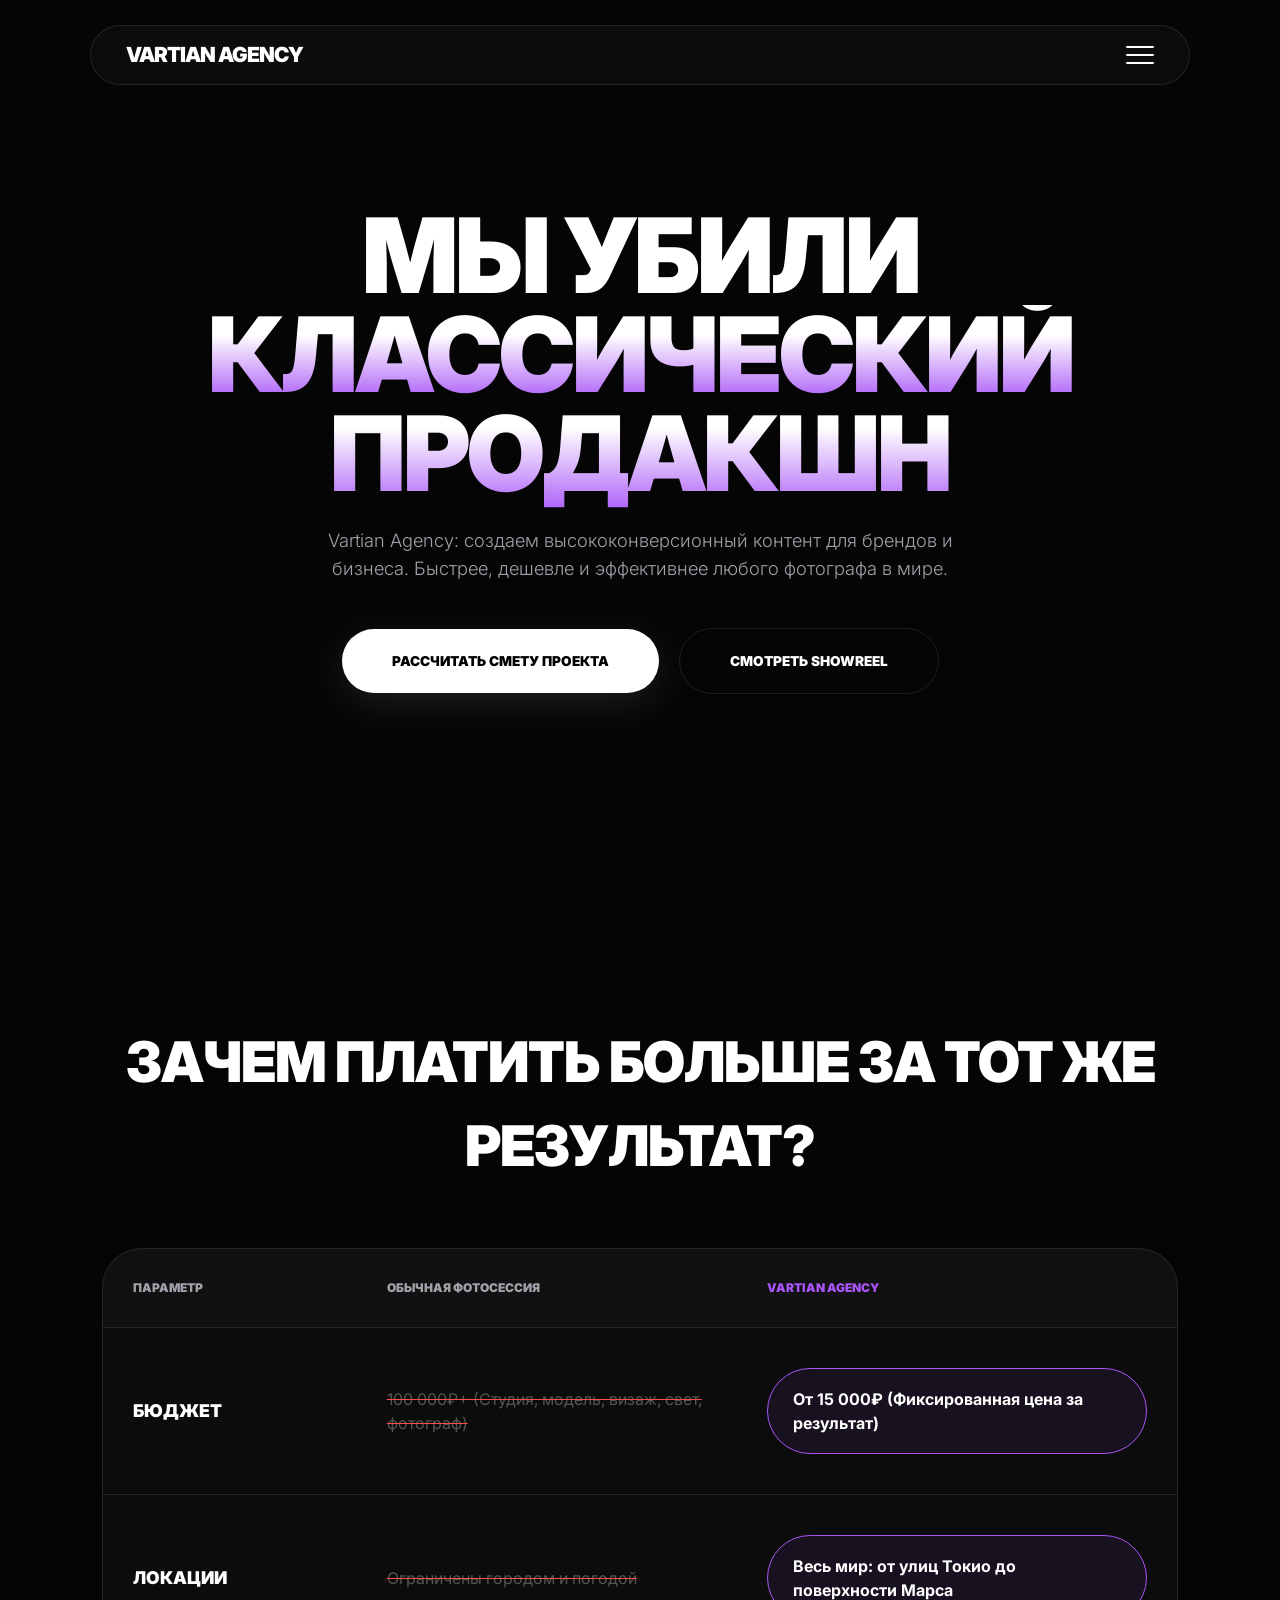
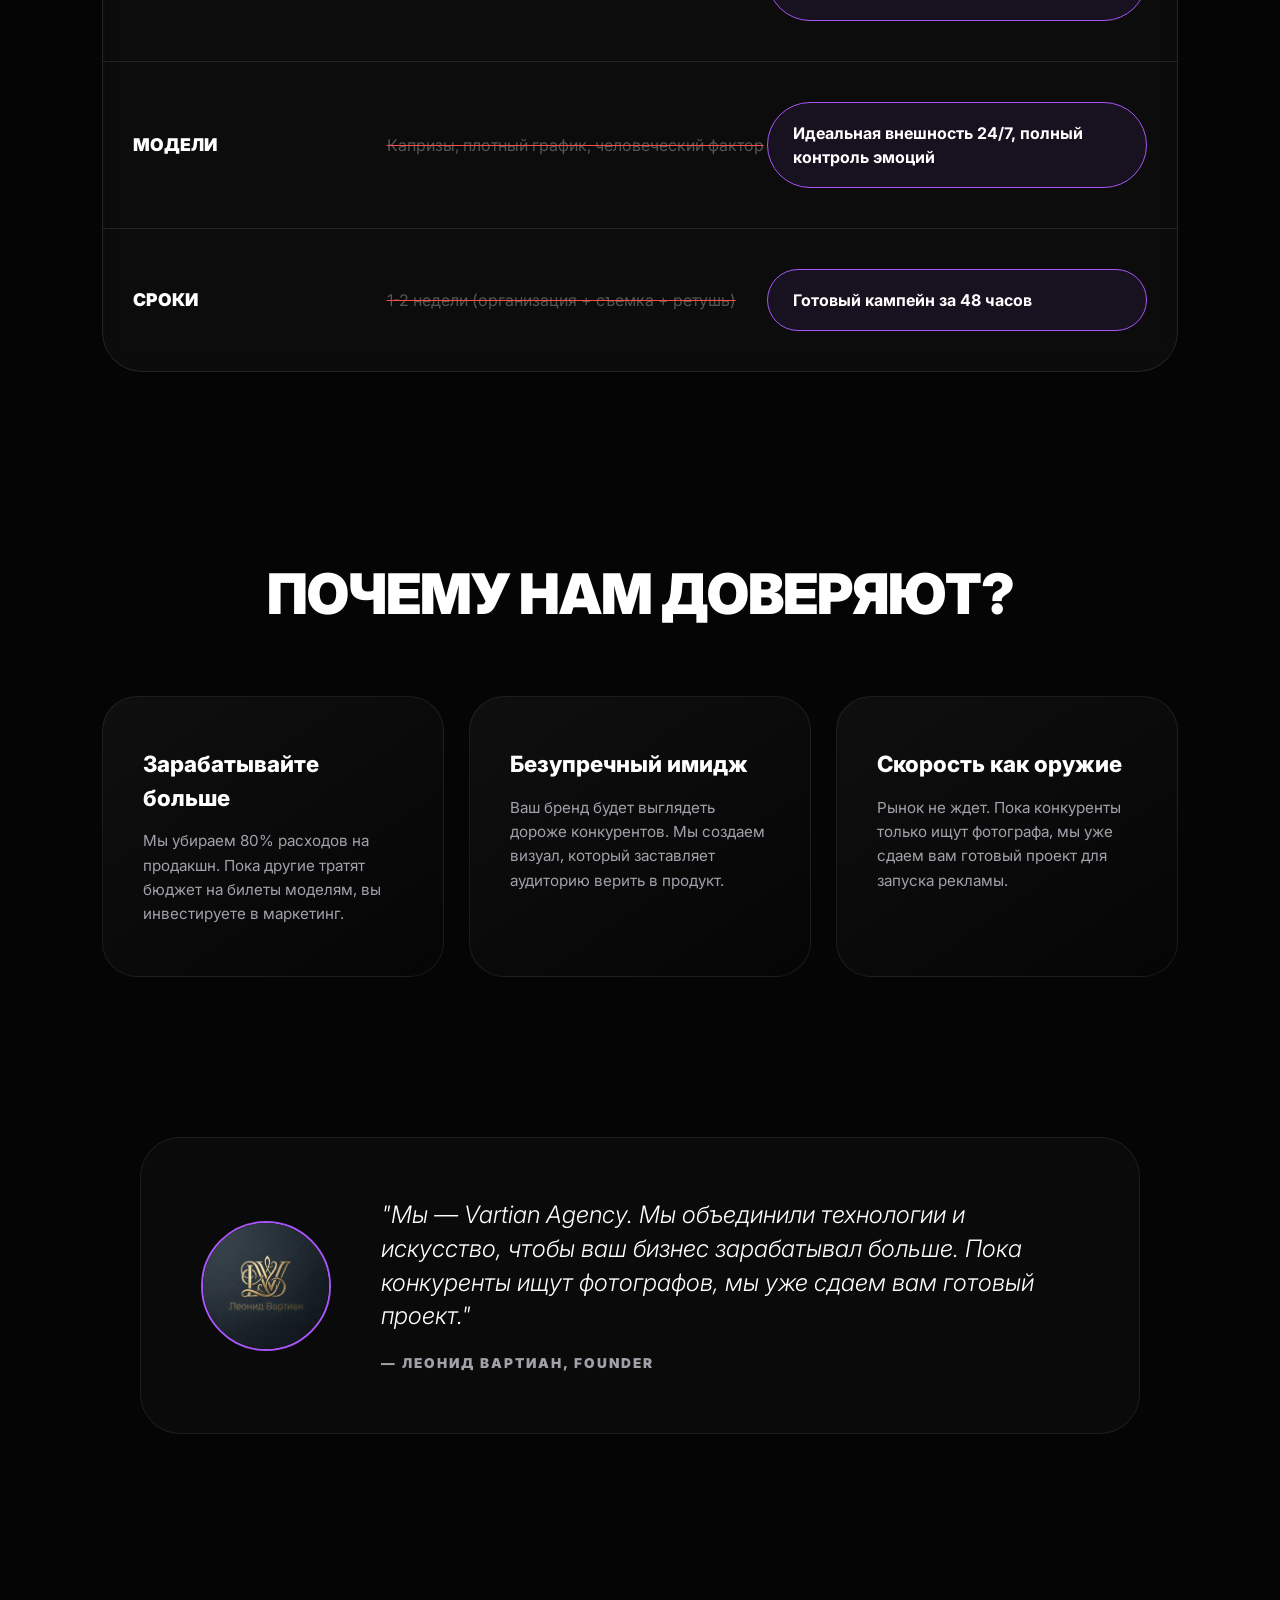
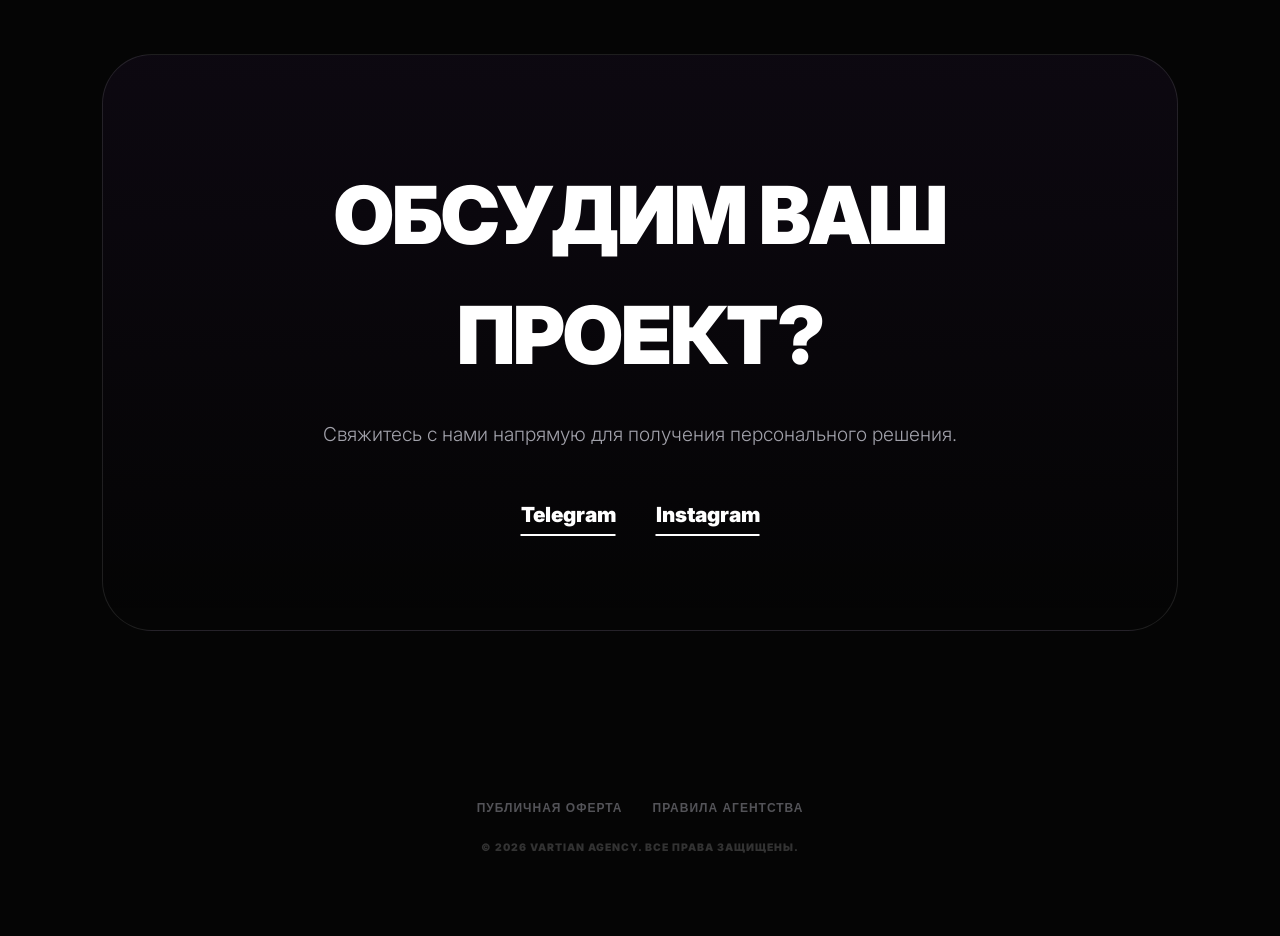
==== index.html @ 0aaf555d "Add files via upload" ====
<!DOCTYPE html>
<html lang="ru">
<head>
    <meta charset="UTF-8">
    <meta name="viewport" content="width=device-width, initial-scale=1.0">
    <title>Vartian Agency | Revolution</title>
    <link rel="stylesheet" href="style.css?v=20260311_2">
    <link href="https://unpkg.com/aos@2.3.1/dist/aos.css" rel="stylesheet">
</head>
<body>

    <header class="nav-container">
        <a href="index.html" class="logo">Vartian Agency</a>
        <button class="menu-btn" id="menuToggle" type="button" aria-label="Открыть меню" aria-controls="fullMenu" aria-expanded="false"><span></span><span></span><span></span></button>
    </header>

    <div class="full-menu" id="fullMenu">
        <a href="portfolio.html">Кейсы</a>
        <a href="prices.html">Услуги</a>
        <a href="https://t.me/official_vartian" target="_blank" rel="noopener noreferrer">Контакты</a>
    </div>

    <header class="hero">
        <h1 data-aos="zoom-out">МЫ УБИЛИ <br><span class="no-break">КЛАССИЧЕСКИЙ</span> <br><span>ПРОДАКШН</span></h1>
        <p data-aos="fade-up" data-aos-delay="300">Vartian Agency: создаем высококонверсионный контент для брендов и бизнеса. Быстрее, дешевле и эффективнее любого фотографа в мире.</p>
        <div class="hero-btns" data-aos="fade-up" data-aos-delay="500">
            <a href="prices.html" class="btn-main">РАССЧИТАТЬ СМЕТУ ПРОЕКТА</a>
            <a href="portfolio.html" class="btn-outline">СМОТРЕТЬ SHOWREEL</a>
        </div>
    </header>

    <section class="comparison-section">
        <div class="section-title-styled" data-aos="fade-up">
            <h2>ЗАЧЕМ ПЛАТИТЬ БОЛЬШЕ ЗА ТОТ ЖЕ РЕЗУЛЬТАТ?</h2>
        </div>
        <div class="comp-container" data-aos="fade-up">
            <div class="comp-header">
                <div class="comp-col">ПАРАМЕТР</div>
                <div class="comp-col">ОБЫЧНАЯ ФОТОСЕССИЯ</div>
                <div class="comp-col" style="color:var(--accent)">VARTIAN AGENCY</div>
            </div>
            <div class="comp-row">
                <div class="comp-label">Бюджет</div>
                <div class="comp-old">100 000₽+ (Студия, модель, визаж, свет, фотограф)</div>
                <div class="comp-new">От 15 000₽ (Фиксированная цена за результат)</div>
            </div>
            <div class="comp-row">
                <div class="comp-label">Локации</div>
                <div class="comp-old">Ограничены городом и погодой</div>
                <div class="comp-new">Весь мир: от улиц Токио до поверхности Марса</div>
            </div>
            <div class="comp-row">
                <div class="comp-label">Модели</div>
                <div class="comp-old">Капризы, плотный график, человеческий фактор</div>
                <div class="comp-new">Идеальная внешность 24/7, полный контроль эмоций</div>
            </div>
            <div class="comp-row">
                <div class="comp-label">Сроки</div>
                <div class="comp-old">1-2 недели (организация + съемка + ретушь)</div>
                <div class="comp-new">Готовый кампейн за 48 часов</div>
            </div>
        </div>
    </section>

    <section class="benefits">
        <div class="section-title-styled" data-aos="fade-up">
            <h2>ПОЧЕМУ НАМ ДОВЕРЯЮТ?</h2>
        </div>
        <div class="benefit-grid">
            <div class="benefit-card" data-aos="fade-up">
                <h3>Зарабатывайте больше</h3>
                <p>Мы убираем 80% расходов на продакшн. Пока другие тратят бюджет на билеты моделям, вы инвестируете в маркетинг.</p>
            </div>
            <div class="benefit-card" data-aos="fade-up" data-aos-delay="200">
                <h3>Безупречный имидж</h3>
                <p>Ваш бренд будет выглядеть дороже конкурентов. Мы создаем визуал, который заставляет аудиторию верить в продукт.</p>
            </div>
            <div class="benefit-card" data-aos="fade-up" data-aos-delay="400">
                <h3>Скорость как оружие</h3>
                <p>Рынок не ждет. Пока конкуренты только ищут фотографа, мы уже сдаем вам готовый проект для запуска рекламы.</p>
            </div>
        </div>
    </section>

    <section class="founder-section" data-aos="fade-up">
        <div class="founder-card">
            <div class="founder-img"><img src="img/17.jpg" alt="Леонид Вартиан" loading="lazy"></div>
            <div class="founder-text">
                <blockquote>"Мы — Vartian Agency. Мы объединили технологии и искусство, чтобы ваш бизнес зарабатывал больше. Пока конкуренты ищут фотографов, мы уже сдаем вам готовый проект."</blockquote>
                <div class="founder-name">— Леонид Вартиан, Founder</div>
            </div>
        </div>
    </section>

    <section class="contact-section" data-aos="zoom-in">
        <div class="contact-box">
            <h2>Обсудим ваш проект?</h2>
            <p>Свяжитесь с нами напрямую для получения персонального решения.</p>
            <div class="contact-links">
                <a href="https://t.me/official_vartian" target="_blank" rel="noopener noreferrer">Telegram</a>
                <a href="https://instagram.com/vartian_agency" target="_blank" rel="noopener noreferrer">Instagram</a>
            </div>
        </div>
    </section>

    <div class="legal-footer">
        <div class="legal-links">
            <button class="legal-btn" onclick="openModal('oferta')">Публичная оферта</button>
            <button class="legal-btn" onclick="openModal('agreement')">Правила агентства</button>
        </div>
        <div class="copyright">© 2026 VARTIAN AGENCY. ВСЕ ПРАВА ЗАЩИЩЕНЫ.</div>
    </div>

    <div id="oferta" class="modal-overlay" onclick="closeModal('oferta')">
        <div class="modal-content" onclick="event.stopPropagation()">
            <button class="modal-close" onclick="closeModal('oferta')">&times;</button>
            <h2>ПУБЛИЧНАЯ ОФЕРТА</h2>
            <p>Настоящий документ является официальным предложением (Публичной офертой) агентства <b>VARTIAN AGENCY</b> (далее — Исполнитель) по оказанию услуг генерации визуального контента на базе технологий Искусственного Интеллекта.</p>
            <h3>1. ПРЕДМЕТ СОГЛАШЕНИЯ</h3>
            <p>Исполнитель обязуется оказать услуги по созданию цифровых изображений и/или видеороликов в соответствии с Техническим Заданием (ТЗ) Заказчика, а Заказчик обязуется оплатить эти услуги.</p>
            <h3>2. УСЛОВИЯ ОПЛАТЫ И ВОЗВРАТА</h3>
            <ul>
                <li>Услуги оказываются на условиях 100% предварительной оплаты.</li>
                <li>Ввиду специфики использования вычислительных мощностей и затрат токенов нейросетей, денежные средства становятся <b>безвозвратными</b> сразу после начала процесса генерации (стадия «Render»).</li>
                <li>Отказ от услуг после начала работы не влечет за собой возврат оплаты.</li>
            </ul>
            <h3>3. ОСОБЕННОСТИ ТЕХНОЛОГИИ</h3>
            <p>Заказчик осознает, что ИИ-генерация является вероятностным процессом. Возможные визуальные артефакты признаются допустимыми и устраняются Исполнителем строго в рамках оговоренных раундов правок.</p>
            <h3>4. ИНТЕЛЛЕКТУАЛЬНЫЕ ПРАВА</h3>
            <p>Исключительные права на использование финальных материалов переходят к Заказчику в полном объеме только <b>после 100% оплаты</b> оказанных услуг. Исполнитель сохраняет право на размещение работ в своем портфолио.</p>
        </div>
    </div>

    <div id="agreement" class="modal-overlay" onclick="closeModal('agreement')">
        <div class="modal-content" onclick="event.stopPropagation()">
            <button class="modal-close" onclick="closeModal('agreement')">&times;</button>
            <h2>ПРАВИЛА АГЕНТСТВА</h2>
            <h3>1. ОБЩИЕ ПОЛОЖЕНИЯ</h3>
            <p>Сайт VARTIAN AGENCY является витриной услуг и портфолио AI-креатора Леонида Вартиана. Используя ресурс, вы подтверждаете свое согласие с данными правилами.</p>
            <h3>2. СБОР И ХРАНЕНИЕ ДАННЫХ</h3>
            <p>Мы придерживаемся политики минимального сбора данных:</p>
            <ul>
                <li>Мы собираем только те данные, которые вы предоставляете добровольно (имя, ниша бренда, контакт).</li>
                <li>Персональные данные используются исключительно для связи по вашему проекту.</li>
                <li>Мы гарантируем, что ваши контакты <b>не будут переданы</b> третьим лицам.</li>
            </ul>
            <h3>3. ОТВЕТСТВЕННОСТЬ</h3>
            <p>Исполнитель не несет ответственности за использование Заказчиком сгенерированного контента в целях, нарушающих законодательство страны Заказчика.</p>
        </div>
    </div>

    <script src="https://unpkg.com/aos@2.3.1/dist/aos.js"></script>
    <script>
        AOS.init({ duration: 1000, once: false });
        const menuBtn = document.getElementById('menuToggle');
        const fullMenu = document.getElementById('fullMenu');

        function setMenuOpen(isOpen) {
            if (!menuBtn || !fullMenu) return;
            menuBtn.classList.toggle('active', isOpen);
            fullMenu.classList.toggle('active', isOpen);
            menuBtn.setAttribute('aria-expanded', String(isOpen));
            document.body.style.overflow = isOpen ? 'hidden' : 'auto';
        }

        if (menuBtn && fullMenu) {
            menuBtn.addEventListener('click', () => setMenuOpen(!fullMenu.classList.contains('active')));
            fullMenu.addEventListener('click', (e) => {
                if (e.target === fullMenu) setMenuOpen(false);
            });
            fullMenu.querySelectorAll('a').forEach((a) => a.addEventListener('click', () => setMenuOpen(false)));
        }
        function openModal(id) { document.getElementById(id).style.display = 'flex'; document.body.style.overflow = 'hidden'; }
        function closeModal(id) { document.getElementById(id).style.display = 'none'; document.body.style.overflow = 'auto'; }
    </script>
</body>
</html>
---- style.css ----
/* =========================================
   1. БАЗА И ТИПОГРАФИКА
   ========================================= */
@import url('https://fonts.googleapis.com/css2?family=Inter:wght@100;300;400;700;900&display=swap');

:root {
    --bg: #050505;
    --card: #0a0a0a;
    --accent: #a855f7;
    --text: #ffffff;
    --text-dim: #a1a1aa;
    --border: rgba(255, 255, 255, 0.08);
    --glass-bg: rgba(255, 255, 255, 0.03);
    --glass-border: rgba(255, 255, 255, 0.1);
    --transition: 0.5s cubic-bezier(0.4, 0, 0.2, 1);
}

* { margin: 0; padding: 0; box-sizing: border-box; outline: none; }
html { scroll-behavior: smooth; overflow-x: hidden; }
body { 
    font-family: 'Inter', sans-serif; 
    background-color: var(--bg); 
    color: var(--text); 
    line-height: 1.5; 
    overflow-x: hidden; 
    width: 100%;
    position: relative;
    -webkit-font-smoothing: antialiased; 
}

img { max-width: 100%; height: auto; }
a, button { -webkit-tap-highlight-color: transparent; }

/* =========================================
   2. ЛЕТАЮЩАЯ НАВИГАЦИЯ
   ========================================= */
.nav-container {
    position: fixed; top: 25px; left: 50%; transform: translateX(-50%);
    width: 90%; max-width: 1100px; height: 60px; z-index: 10000;
    display: flex; justify-content: space-between; align-items: center;
    padding: 0 35px; background: var(--glass-bg);
    backdrop-filter: blur(25px); -webkit-backdrop-filter: blur(25px);
    border-radius: 100px; border: 1px solid var(--glass-border);
}
.logo { font-weight: 900; font-size: 1.3rem; letter-spacing: -1px; text-transform: uppercase; text-decoration: none; color: #fff; transition: 0.3s; }
.logo:hover { color: var(--accent); }

.menu-btn { width: 28px; height: 18px; position: relative; cursor: pointer; display: flex; flex-direction: column; justify-content: space-between; background: none; border: none; padding: 0; }
.menu-btn span { display: block; width: 100%; height: 2px; background: #fff; border-radius: 10px; transition: var(--transition); }
.menu-btn.active span:nth-child(1) { transform: translateY(8px) rotate(45deg); }
.menu-btn.active span:nth-child(2) { opacity: 0; }
.menu-btn.active span:nth-child(3) { transform: translateY(-8px) rotate(-45deg); }

.full-menu {
    position: fixed; top: 0; left: 0; width: 100%; height: 100vh;
    background: rgba(5, 5, 5, 0.98); backdrop-filter: blur(20px); z-index: 10001;
    display: flex; flex-direction: column; justify-content: center; align-items: center; gap: 30px;
    opacity: 0; visibility: hidden; transition: var(--transition);
}
.full-menu.active { opacity: 1; visibility: visible; }
.full-menu a { font-size: clamp(1.5rem, 4vw, 2.5rem); font-weight: 900; color: #fff; text-decoration: none; text-transform: uppercase; transition: 0.3s; }
.full-menu a:hover { color: var(--accent); letter-spacing: 4px; }

/* =========================================
   3. HERO И ГЛАВНАЯ ФРАЗА (ФИКС ПЕРЕНОСОВ)
   ========================================= */
.hero { min-height: 100vh; display: flex; flex-direction: column; justify-content: center; align-items: center; text-align: center; padding: 0 10%; }
.hero h1 { font-size: clamp(2.4rem, 10vw, 6.5rem); line-height: 0.95; font-weight: 900; letter-spacing: -3px; margin-bottom: 25px; color: #fff; }

.no-break { 
    white-space: nowrap; 
    display: inline-block; 
}

.hero h1 span { 
    background: linear-gradient(to bottom, #ffffff 30%, var(--accent) 100%);
    -webkit-background-clip: text;
    -webkit-text-fill-color: transparent;
}

.hero p { color: var(--text-dim); max-width: 650px; font-size: 1.15rem; margin-bottom: 45px; font-weight: 300; }
.hero-btns { display: flex; gap: 20px; align-items: center; }

/* =========================================
   4. ТАБЛИЦА СРАВНЕНИЯ
   ========================================= */
.comparison-section { padding: 120px 8% 80px; }
.section-title-styled { text-align: center; margin-bottom: 60px; }
.section-title-styled h2 { font-size: clamp(2.2rem, 5vw, 3.5rem); font-weight: 900; text-transform: uppercase; letter-spacing: -1px; }

.comp-container { max-width: 1100px; margin: 0 auto; background: var(--glass-bg); backdrop-filter: blur(15px); border: 1px solid var(--glass-border); border-radius: 40px; overflow: hidden; }
.comp-header { display: grid; grid-template-columns: 1fr 1.5fr 1.5fr; padding: 30px; background: rgba(255,255,255,0.02); }
.comp-col { font-weight: 900; font-size: 0.75rem; text-transform: uppercase; color: var(--text-dim); }
.comp-row { display: grid; grid-template-columns: 1fr 1.5fr 1.5fr; padding: 40px 30px; border-top: 1px solid var(--glass-border); align-items: center; transition: 0.3s; }
.comp-label { font-weight: 900; font-size: 1.1rem; text-transform: uppercase; }
.comp-old { color: #555; text-decoration: line-through; text-decoration-color: #ff4d4d; font-size: 1rem; }
.comp-new { color: #fff; font-weight: 700; padding: 18px 25px; border-radius: 100px; background: rgba(168, 85, 247, 0.08); border: 1px solid var(--accent); }

/* =========================================
   5. ПОЧЕМУ НАМ ДОВЕРЯЮТ (3 В РЯД)
   ========================================= */
.benefits { padding: 100px 8% 60px; }
.benefit-grid { display: grid; grid-template-columns: repeat(3, 1fr); gap: 25px; max-width: 1200px; margin: 0 auto; }
.benefit-card { background: linear-gradient(145deg, #0f0f0f, #050505); padding: 50px 40px; border-radius: 35px; border: 1px solid var(--border); transition: 0.3s; box-shadow: inset 0 0 20px rgba(255, 255, 255, 0.01); }
.benefit-card:hover { border-color: var(--accent); transform: translateY(-10px); }
.benefit-card h3 { font-size: 1.4rem; font-weight: 800; margin-bottom: 15px; color: #fff; }
.benefit-card p { color: var(--text-dim); font-size: 0.95rem; line-height: 1.6; }

/* =========================================
   6. FOUNDER BLOCK
   ========================================= */
.founder-section { padding: 100px 8%; display: flex; justify-content: center; }
.founder-card { max-width: 1000px; width: 100%; display: flex; align-items: center; gap: 50px; padding: 60px; border-radius: 40px; border: 1px solid var(--border); background: var(--card); }
.founder-img { width: 130px; height: 130px; border-radius: 50%; overflow: hidden; flex-shrink: 0; border: 2px solid var(--accent); }
.founder-img img { width: 100%; height: 100%; object-fit: cover; }
.founder-text blockquote { font-size: 1.5rem; font-weight: 300; line-height: 1.4; color: #fff; margin-bottom: 20px; font-style: italic; }
.founder-name { font-weight: 900; font-size: 0.85rem; color: var(--text-dim); text-transform: uppercase; letter-spacing: 2px; }

/* =========================================
   7. ПОРТФОЛИО ГРИД (3 КОЛОНКИ)
   ========================================= */
.content-page { padding: 160px 8% 100px; }
.page-header { text-align: center; margin-bottom: 80px; }
.page-header h1 { font-size: clamp(2.5rem, 6vw, 4.5rem); font-weight: 900; text-transform: uppercase; letter-spacing: -1.5px; }

.portfolio-grid { display: grid; grid-template-columns: repeat(3, 1fr); gap: 25px; max-width: 1400px; margin: 0 auto; }
.portfolio-item { background: var(--card); border-radius: 24px; border: 1px solid var(--border); aspect-ratio: 3/4; overflow: hidden; position: relative; transition: 0.4s; }
.portfolio-item img { width: 100%; height: 100%; object-fit: cover; display: block; }
.item-overlay { position: absolute; top: 0; left: 0; width: 100%; height: 100%; background: rgba(168, 85, 247, 0.5); backdrop-filter: blur(6px); display: flex; align-items: center; justify-content: center; opacity: 0; transition: 0.3s; z-index: 2; }
.portfolio-item:hover .item-overlay { opacity: 1; }
.item-overlay span { font-weight: 900; text-transform: uppercase; font-size: 0.85rem; letter-spacing: 1px; }

/* =========================================
   8. ПРАЙС ГРИД
   ========================================= */
.price-grid-top { display: grid; grid-template-columns: repeat(2, 1fr); gap: 30px; max-width: 1100px; margin: 0 auto 50px; }
.price-grid { display: grid; grid-template-columns: repeat(3, 1fr); gap: 25px; max-width: 1400px; margin: 0 auto; }
.price-section-title { text-align: center; margin: 120px 0 60px; }
.price-section-title h2 { font-size: clamp(2.5rem, 5vw, 4rem); font-weight: 900; text-transform: uppercase; }

.price-card { background: linear-gradient(145deg, #0f0f0f, #050505); padding: 45px; border-radius: 35px; border: 1px solid var(--border); transition: 0.3s; display: flex; flex-direction: column; }
.price-card:hover { border-color: rgba(168, 85, 247, 0.4); transform: translateY(-5px); }
.price-card.exclusive { border: 2px solid var(--accent); position: relative; box-shadow: 0 0 30px rgba(168, 85, 247, 0.1); }
.cost { font-size: 2.5rem; font-weight: 900; margin: 20px 0; color: #fff; }
.price-card ul { list-style: none; margin: 15px 0; flex-grow: 1; }
.price-card ul li::before { content: "—"; color: var(--accent); margin-right: 12px; font-weight: bold; }

/* =========================================
   9. ОБСУДИМ ВАШ ПРОЕКТ
   ========================================= */
.contact-section { padding: 120px 8%; text-align: center; }
.contact-box { 
    background: linear-gradient(180deg, rgba(168, 85, 247, 0.05) 0%, rgba(0,0,0,0) 100%);
    padding: 100px 50px; border-radius: 50px; border: 1px solid var(--glass-border); max-width: 1100px; margin: 0 auto;
}
.contact-box h2 { font-size: clamp(2.5rem, 7vw, 5rem); font-weight: 900; margin-bottom: 25px; text-transform: uppercase; letter-spacing: -2px; }
.contact-box p { color: var(--text-dim); font-size: 1.2rem; margin-bottom: 50px; font-weight: 300; }
.contact-links { display: flex; justify-content: center; gap: 40px; }
.contact-links a { font-size: 1.3rem; font-weight: 900; color: #fff; text-decoration: underline; text-underline-offset: 12px; transition: 0.3s; }
.contact-links a:hover { color: var(--accent); text-underline-offset: 15px; }

/* =========================================
   10. MODERN CTA (ФИКС ПЕРЕНОСА)
   ========================================= */
.modern-cta { padding: 150px 5% 100px; text-align: center; border-top: 1px solid rgba(255,255,255,0.05); }
.cta-tag { font-weight: 900; font-size: 0.85rem; text-transform: uppercase; letter-spacing: 6px; color: var(--accent); display: block; margin-bottom: 35px; }

.modern-cta h2 { font-size: clamp(2.8rem, 12vw, 8.5rem); font-weight: 900; letter-spacing: -5px; line-height: 0.85; margin-bottom: 50px; text-transform: uppercase; }
.modern-cta h2 span { 
    color: transparent; 
    -webkit-text-stroke: 1.5px rgba(255,255,255,0.3); 
    white-space: nowrap; /* Чтобы СЛЕДУЮЩИЙ не переносился */
    display: inline-block;
}
.cta-action p { color: var(--text); font-size: 1.3rem; font-weight: 300; max-width: 650px; margin: 0 auto 60px; opacity: 0.7; letter-spacing: 1.5px; line-height: 1.6; text-transform: uppercase; }

/* =========================================
   11. ЮРИДИЧЕСКИЙ БЛОК
   ========================================= */
.legal-footer { padding: 50px 0 80px; text-align: center; }
.legal-links { display: flex; justify-content: center; gap: 30px; margin-bottom: 25px; }
.legal-btn { background: none; border: none; color: var(--text-dim); font-size: 0.75rem; font-weight: 700; text-transform: uppercase; cursor: pointer; opacity: 0.5; transition: 0.3s; letter-spacing: 1px; }
.legal-btn:hover { color: var(--accent); opacity: 1; }
.copyright { font-size: 0.65rem; color: #333; font-weight: 900; letter-spacing: 1px; text-transform: uppercase; }

.modal-overlay { position: fixed; top: 0; left: 0; width: 100%; height: 100%; background: rgba(0,0,0,0.95); backdrop-filter: blur(15px); -webkit-backdrop-filter: blur(15px); display: none; justify-content: center; align-items: center; z-index: 99999; }
.modal-content { background: #080808; width: 90%; max-width: 650px; border-radius: 40px; padding: 60px 50px; border: 1px solid var(--border); position: relative; max-height: 85vh; overflow-y: auto; text-align: left; }
.modal-content h2 { font-size: 2rem; font-weight: 900; margin-bottom: 30px; color: #fff; text-transform: uppercase; }
.modal-close { position: absolute; top: 30px; right: 25px; color: #fff; font-size: 2.2rem; border: none; background: none; cursor: pointer; line-height: 1; opacity: 0.5; }

/* =========================================
   12. КНОПКИ
   ========================================= */
.btn-main { display: inline-block; background: #fff; color: #000; padding: 22px 50px; border-radius: 100px; text-decoration: none; font-weight: 900; text-transform: uppercase; font-size: 0.85rem; transition: 0.3s; border: none; box-shadow: 0 10px 40px rgba(255, 255, 255, 0.1); }
.btn-outline { border: 1.5px solid rgba(255, 255, 255, 0.1); color: #fff; padding: 22px 50px; border-radius: 100px; text-decoration: none; font-weight: 900; text-transform: uppercase; font-size: 0.85rem; }
.btn-main:hover, .btn-outline:hover { transform: translateY(-4px); box-shadow: 0 10px 40px rgba(168, 85, 247, 0.4); }

.tag, .alert, .badge { font-weight: 900; font-size: 0.8rem; text-transform: uppercase; letter-spacing: 2px; color: var(--accent); margin-bottom: 20px; display: inline-block; }

/* =========================================
   13. АДАПТИВНОСТЬ
   ========================================= */
@media (max-width: 1100px) { .portfolio-grid, .benefit-grid, .price-grid { grid-template-columns: repeat(2, 1fr); } }
@media (max-width: 850px) { .comp-header { display: none; } .comp-row { grid-template-columns: 1fr; gap: 10px; text-align: center; } .founder-card { flex-direction: column; text-align: center; } }
@media (max-width: 768px) { 
    .portfolio-grid, .benefit-grid, .price-grid, .price-grid-top { grid-template-columns: 1fr; } 
    .nav-container { width: 95%; padding: 14px 20px; } 
    .hero h1 { font-size: 3.2rem; letter-spacing: -1.5px; } /* Уменьшил шаг для мобилок */
    .hero p { font-size: 1rem; }
    .modern-cta h2 { font-size: 3rem; letter-spacing: -1px; }
}

footer { height: 50px; }
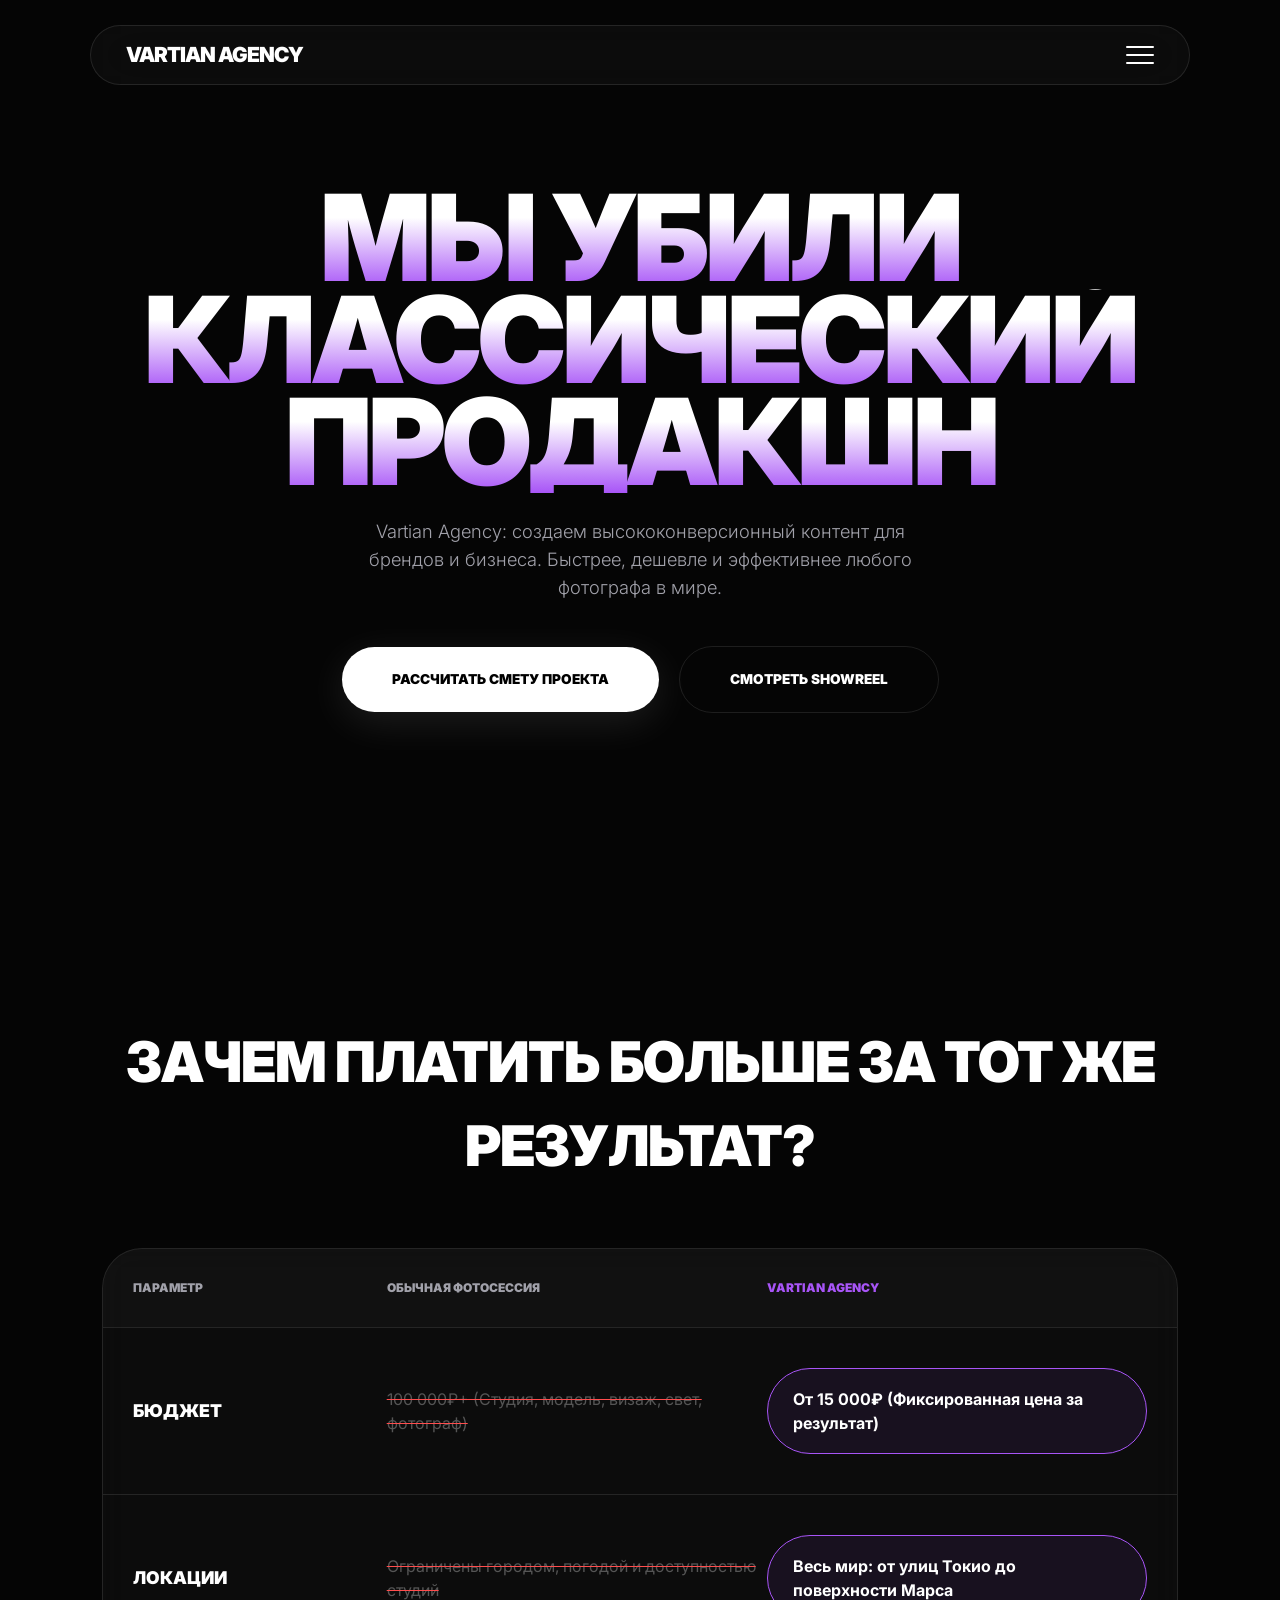
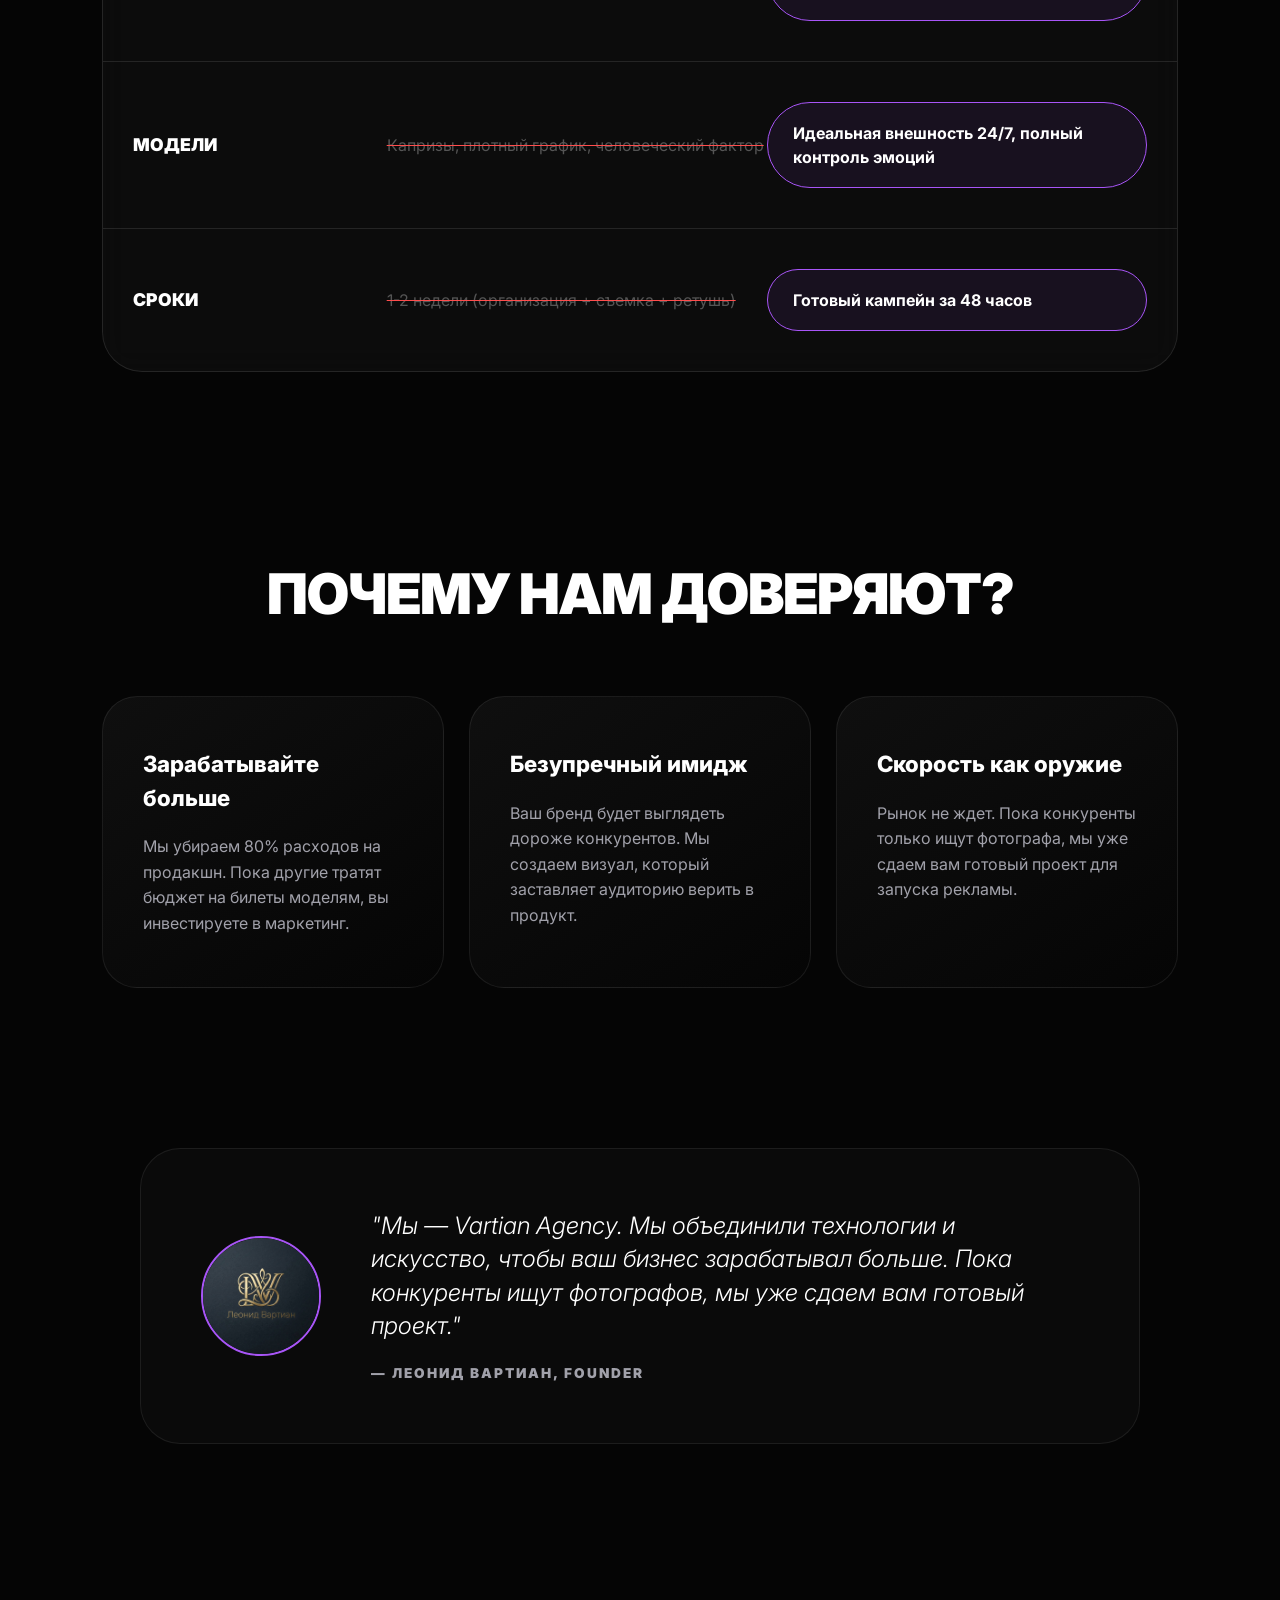
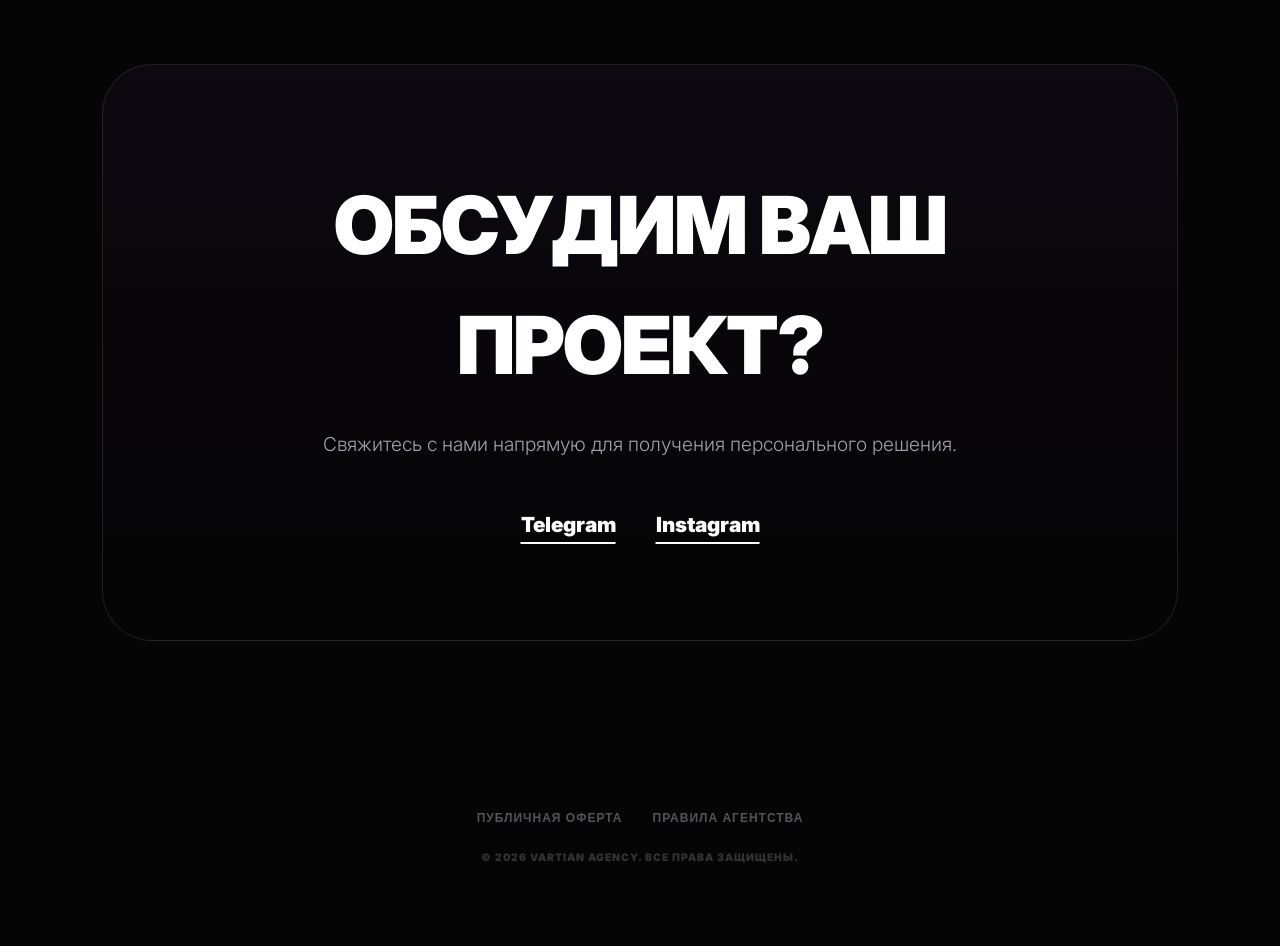
==== commit d20fcf22: "Add files via upload" ====
--- a/index.html
+++ b/index.html
@@ -21,7 +21,11 @@
     </div>
 
     <header class="hero">
-        <h1 data-aos="zoom-out">МЫ УБИЛИ <br><span class="no-break">КЛАССИЧЕСКИЙ</span> <br><span>ПРОДАКШН</span></h1>
+        <h1 data-aos="zoom-out">
+            <span>МЫ УБИЛИ</span>
+            <span>КЛАССИЧЕСКИЙ</span>
+            <span>ПРОДАКШН</span>
+        </h1>
         <p data-aos="fade-up" data-aos-delay="300">Vartian Agency: создаем высококонверсионный контент для брендов и бизнеса. Быстрее, дешевле и эффективнее любого фотографа в мире.</p>
         <div class="hero-btns" data-aos="fade-up" data-aos-delay="500">
             <a href="prices.html" class="btn-main">РАССЧИТАТЬ СМЕТУ ПРОЕКТА</a>
@@ -46,7 +50,7 @@
             </div>
             <div class="comp-row">
                 <div class="comp-label">Локации</div>
-                <div class="comp-old">Ограничены городом и погодой</div>
+                <div class="comp-old">Ограничены городом, погодой и доступностью студий</div>
                 <div class="comp-new">Весь мир: от улиц Токио до поверхности Марса</div>
             </div>
             <div class="comp-row">
@@ -113,7 +117,7 @@
 
     <div id="oferta" class="modal-overlay" onclick="closeModal('oferta')">
         <div class="modal-content" onclick="event.stopPropagation()">
-            <button class="modal-close" onclick="closeModal('oferta')">&times;</button>
+            <span class="modal-close" onclick="closeModal('oferta')">&times;</span>
             <h2>ПУБЛИЧНАЯ ОФЕРТА</h2>
             <p>Настоящий документ является официальным предложением (Публичной офертой) агентства <b>VARTIAN AGENCY</b> (далее — Исполнитель) по оказанию услуг генерации визуального контента на базе технологий Искусственного Интеллекта.</p>
             <h3>1. ПРЕДМЕТ СОГЛАШЕНИЯ</h3>
@@ -133,7 +137,7 @@
 
     <div id="agreement" class="modal-overlay" onclick="closeModal('agreement')">
         <div class="modal-content" onclick="event.stopPropagation()">
-            <button class="modal-close" onclick="closeModal('agreement')">&times;</button>
+            <span class="modal-close" onclick="closeModal('agreement')">&times;</span>
             <h2>ПРАВИЛА АГЕНТСТВА</h2>
             <h3>1. ОБЩИЕ ПОЛОЖЕНИЯ</h3>
             <p>Сайт VARTIAN AGENCY является витриной услуг и портфолио AI-креатора Леонида Вартиана. Используя ресурс, вы подтверждаете свое согласие с данными правилами.</p>
--- a/style.css
+++ b/style.css
@@ -1,5 +1,5 @@
 /* =========================================
-   1. БАЗА И ТИПОГРАФИКА
+   1. ФУНДАМЕНТ И ПРЕМЕАЛЬНЫЕ ШРИФТЫ
    ========================================= */
 @import url('https://fonts.googleapis.com/css2?family=Inter:wght@100;300;400;700;900&display=swap');
 
@@ -7,6 +7,7 @@
     --bg: #050505;
     --card: #0a0a0a;
     --accent: #a855f7;
+    --accent-glow: rgba(168, 85, 247, 0.4);
     --text: #ffffff;
     --text-dim: #a1a1aa;
     --border: rgba(255, 255, 255, 0.08);
@@ -24,15 +25,11 @@
     line-height: 1.5; 
     overflow-x: hidden; 
     width: 100%;
-    position: relative;
     -webkit-font-smoothing: antialiased; 
 }
 
-img { max-width: 100%; height: auto; }
-a, button { -webkit-tap-highlight-color: transparent; }
-
 /* =========================================
-   2. ЛЕТАЮЩАЯ НАВИГАЦИЯ
+   2. ЛЕТАЮЩАЯ НАВИГАЦИЯ (LIQUID GLASS)
    ========================================= */
 .nav-container {
     position: fixed; top: 25px; left: 50%; transform: translateX(-50%);
@@ -42,10 +39,11 @@
     backdrop-filter: blur(25px); -webkit-backdrop-filter: blur(25px);
     border-radius: 100px; border: 1px solid var(--glass-border);
 }
+
 .logo { font-weight: 900; font-size: 1.3rem; letter-spacing: -1px; text-transform: uppercase; text-decoration: none; color: #fff; transition: 0.3s; }
 .logo:hover { color: var(--accent); }
 
-.menu-btn { width: 28px; height: 18px; position: relative; cursor: pointer; display: flex; flex-direction: column; justify-content: space-between; background: none; border: none; padding: 0; }
+.menu-btn { width: 28px; height: 18px; position: relative; cursor: pointer; display: flex; flex-direction: column; justify-content: space-between; background: none; border: none; }
 .menu-btn span { display: block; width: 100%; height: 2px; background: #fff; border-radius: 10px; transition: var(--transition); }
 .menu-btn.active span:nth-child(1) { transform: translateY(8px) rotate(45deg); }
 .menu-btn.active span:nth-child(2) { opacity: 0; }
@@ -53,7 +51,7 @@
 
 .full-menu {
     position: fixed; top: 0; left: 0; width: 100%; height: 100vh;
-    background: rgba(5, 5, 5, 0.98); backdrop-filter: blur(20px); z-index: 10001;
+    background: rgba(5, 5, 5, 0.98); backdrop-filter: blur(20px); z-index: 9999;
     display: flex; flex-direction: column; justify-content: center; align-items: center; gap: 30px;
     opacity: 0; visibility: hidden; transition: var(--transition);
 }
@@ -62,27 +60,33 @@
 .full-menu a:hover { color: var(--accent); letter-spacing: 4px; }
 
 /* =========================================
-   3. HERO И ГЛАВНАЯ ФРАЗА (ФИКС ПЕРЕНОСОВ)
+   3. HERO (ГЛАВНАЯ ФРАЗА - ФИКС ПЕРЕНОСОВ)
    ========================================= */
-.hero { min-height: 100vh; display: flex; flex-direction: column; justify-content: center; align-items: center; text-align: center; padding: 0 10%; }
-.hero h1 { font-size: clamp(2.4rem, 10vw, 6.5rem); line-height: 0.95; font-weight: 900; letter-spacing: -3px; margin-bottom: 25px; color: #fff; }
+.hero { height: 100vh; display: flex; flex-direction: column; justify-content: center; align-items: center; text-align: center; padding: 0 5%; }
 
-.no-break { 
-    white-space: nowrap; 
-    display: inline-block; 
+.hero h1 { 
+    font-size: clamp(2.8rem, 9.5vw, 7.5rem); /* Динамичный размер */
+    line-height: 0.85; 
+    font-weight: 900; 
+    letter-spacing: -4px; 
+    text-transform: uppercase; 
+    margin-bottom: 25px; 
+    color: #fff;
+    white-space: nowrap; /* ЗАПРЕТ ПЕРЕНОСА СЛОВ */
 }
 
 .hero h1 span { 
+    display: block; /* Каждое слово/блок на своей строке */
     background: linear-gradient(to bottom, #ffffff 30%, var(--accent) 100%);
     -webkit-background-clip: text;
     -webkit-text-fill-color: transparent;
 }
 
-.hero p { color: var(--text-dim); max-width: 650px; font-size: 1.15rem; margin-bottom: 45px; font-weight: 300; }
+.hero p { color: var(--text-dim); max-width: 600px; font-size: 1.15rem; margin-bottom: 45px; font-weight: 300; }
 .hero-btns { display: flex; gap: 20px; align-items: center; }
 
 /* =========================================
-   4. ТАБЛИЦА СРАВНЕНИЯ
+   4. ТАБЛИЦА СРАВНЕНИЯ (LIQUID GLASS)
    ========================================= */
 .comparison-section { padding: 120px 8% 80px; }
 .section-title-styled { text-align: center; margin-bottom: 60px; }
@@ -103,21 +107,21 @@
 .benefit-grid { display: grid; grid-template-columns: repeat(3, 1fr); gap: 25px; max-width: 1200px; margin: 0 auto; }
 .benefit-card { background: linear-gradient(145deg, #0f0f0f, #050505); padding: 50px 40px; border-radius: 35px; border: 1px solid var(--border); transition: 0.3s; box-shadow: inset 0 0 20px rgba(255, 255, 255, 0.01); }
 .benefit-card:hover { border-color: var(--accent); transform: translateY(-10px); }
-.benefit-card h3 { font-size: 1.4rem; font-weight: 800; margin-bottom: 15px; color: #fff; }
-.benefit-card p { color: var(--text-dim); font-size: 0.95rem; line-height: 1.6; }
+.benefit-card h3 { font-size: 1.4rem; font-weight: 800; margin-bottom: 20px; color: #fff; }
+.benefit-card p { color: var(--text-dim); font-size: 1rem; line-height: 1.6; }
 
 /* =========================================
    6. FOUNDER BLOCK
    ========================================= */
 .founder-section { padding: 100px 8%; display: flex; justify-content: center; }
 .founder-card { max-width: 1000px; width: 100%; display: flex; align-items: center; gap: 50px; padding: 60px; border-radius: 40px; border: 1px solid var(--border); background: var(--card); }
-.founder-img { width: 130px; height: 130px; border-radius: 50%; overflow: hidden; flex-shrink: 0; border: 2px solid var(--accent); }
+.founder-img { width: 120px; height: 120px; border-radius: 50%; overflow: hidden; flex-shrink: 0; border: 2px solid var(--accent); }
 .founder-img img { width: 100%; height: 100%; object-fit: cover; }
 .founder-text blockquote { font-size: 1.5rem; font-weight: 300; line-height: 1.4; color: #fff; margin-bottom: 20px; font-style: italic; }
 .founder-name { font-weight: 900; font-size: 0.85rem; color: var(--text-dim); text-transform: uppercase; letter-spacing: 2px; }
 
 /* =========================================
-   7. ПОРТФОЛИО ГРИД (3 КОЛОНКИ)
+   7. ПОРТФОЛИО (3 КОЛОНКИ)
    ========================================= */
 .content-page { padding: 160px 8% 100px; }
 .page-header { text-align: center; margin-bottom: 80px; }
@@ -128,10 +132,9 @@
 .portfolio-item img { width: 100%; height: 100%; object-fit: cover; display: block; }
 .item-overlay { position: absolute; top: 0; left: 0; width: 100%; height: 100%; background: rgba(168, 85, 247, 0.5); backdrop-filter: blur(6px); display: flex; align-items: center; justify-content: center; opacity: 0; transition: 0.3s; z-index: 2; }
 .portfolio-item:hover .item-overlay { opacity: 1; }
-.item-overlay span { font-weight: 900; text-transform: uppercase; font-size: 0.85rem; letter-spacing: 1px; }
 
 /* =========================================
-   8. ПРАЙС ГРИД
+   8. ПРАЙС ГРИД (3 КОЛОНКИ)
    ========================================= */
 .price-grid-top { display: grid; grid-template-columns: repeat(2, 1fr); gap: 30px; max-width: 1100px; margin: 0 auto 50px; }
 .price-grid { display: grid; grid-template-columns: repeat(3, 1fr); gap: 25px; max-width: 1400px; margin: 0 auto; }
@@ -146,7 +149,7 @@
 .price-card ul li::before { content: "—"; color: var(--accent); margin-right: 12px; font-weight: bold; }
 
 /* =========================================
-   9. ОБСУДИМ ВАШ ПРОЕКТ
+   9. ОБСУДИМ ВАШ ПРОЕКТ (CINEMATIC)
    ========================================= */
 .contact-section { padding: 120px 8%; text-align: center; }
 .contact-box { 
@@ -156,27 +159,16 @@
 .contact-box h2 { font-size: clamp(2.5rem, 7vw, 5rem); font-weight: 900; margin-bottom: 25px; text-transform: uppercase; letter-spacing: -2px; }
 .contact-box p { color: var(--text-dim); font-size: 1.2rem; margin-bottom: 50px; font-weight: 300; }
 .contact-links { display: flex; justify-content: center; gap: 40px; }
-.contact-links a { font-size: 1.3rem; font-weight: 900; color: #fff; text-decoration: underline; text-underline-offset: 12px; transition: 0.3s; }
+.contact-links a { font-size: 1.3rem; font-weight: 900; color: #fff; text-decoration: underline; text-underline-offset: 10px; transition: 0.3s; }
 .contact-links a:hover { color: var(--accent); text-underline-offset: 15px; }
 
 /* =========================================
-   10. MODERN CTA (ФИКС ПЕРЕНОСА)
+   10. MODERN CTA & LEGAL
    ========================================= */
-.modern-cta { padding: 150px 5% 100px; text-align: center; border-top: 1px solid rgba(255,255,255,0.05); }
-.cta-tag { font-weight: 900; font-size: 0.85rem; text-transform: uppercase; letter-spacing: 6px; color: var(--accent); display: block; margin-bottom: 35px; }
+.modern-cta { padding: 150px 0; text-align: center; border-top: 1px solid rgba(255,255,255,0.05); }
+.modern-cta h2 { font-size: clamp(3.5rem, 12vw, 8.5rem); font-weight: 900; letter-spacing: -5px; line-height: 0.85; margin-bottom: 50px; text-transform: uppercase;}
+.modern-cta h2 span { color: transparent; -webkit-text-stroke: 1px rgba(255,255,255,0.3); }
 
-.modern-cta h2 { font-size: clamp(2.8rem, 12vw, 8.5rem); font-weight: 900; letter-spacing: -5px; line-height: 0.85; margin-bottom: 50px; text-transform: uppercase; }
-.modern-cta h2 span { 
-    color: transparent; 
-    -webkit-text-stroke: 1.5px rgba(255,255,255,0.3); 
-    white-space: nowrap; /* Чтобы СЛЕДУЮЩИЙ не переносился */
-    display: inline-block;
-}
-.cta-action p { color: var(--text); font-size: 1.3rem; font-weight: 300; max-width: 650px; margin: 0 auto 60px; opacity: 0.7; letter-spacing: 1.5px; line-height: 1.6; text-transform: uppercase; }
-
-/* =========================================
-   11. ЮРИДИЧЕСКИЙ БЛОК
-   ========================================= */
 .legal-footer { padding: 50px 0 80px; text-align: center; }
 .legal-links { display: flex; justify-content: center; gap: 30px; margin-bottom: 25px; }
 .legal-btn { background: none; border: none; color: var(--text-dim); font-size: 0.75rem; font-weight: 700; text-transform: uppercase; cursor: pointer; opacity: 0.5; transition: 0.3s; letter-spacing: 1px; }
@@ -185,29 +177,20 @@
 
 .modal-overlay { position: fixed; top: 0; left: 0; width: 100%; height: 100%; background: rgba(0,0,0,0.95); backdrop-filter: blur(15px); -webkit-backdrop-filter: blur(15px); display: none; justify-content: center; align-items: center; z-index: 99999; }
 .modal-content { background: #080808; width: 90%; max-width: 650px; border-radius: 40px; padding: 60px 50px; border: 1px solid var(--border); position: relative; max-height: 85vh; overflow-y: auto; text-align: left; }
-.modal-content h2 { font-size: 2rem; font-weight: 900; margin-bottom: 30px; color: #fff; text-transform: uppercase; }
-.modal-close { position: absolute; top: 30px; right: 25px; color: #fff; font-size: 2.2rem; border: none; background: none; cursor: pointer; line-height: 1; opacity: 0.5; }
+.modal-close { position: absolute; top: 30px; right: 30px; color: #fff; font-size: 2.2rem; border: none; background: none; cursor: pointer; line-height: 1; opacity: 0.5; }
 
-/* =========================================
-   12. КНОПКИ
-   ========================================= */
+/* КНОПКИ */
 .btn-main { display: inline-block; background: #fff; color: #000; padding: 22px 50px; border-radius: 100px; text-decoration: none; font-weight: 900; text-transform: uppercase; font-size: 0.85rem; transition: 0.3s; border: none; box-shadow: 0 10px 40px rgba(255, 255, 255, 0.1); }
 .btn-outline { border: 1.5px solid rgba(255, 255, 255, 0.1); color: #fff; padding: 22px 50px; border-radius: 100px; text-decoration: none; font-weight: 900; text-transform: uppercase; font-size: 0.85rem; }
 .btn-main:hover, .btn-outline:hover { transform: translateY(-4px); box-shadow: 0 10px 40px rgba(168, 85, 247, 0.4); }
 
-.tag, .alert, .badge { font-weight: 900; font-size: 0.8rem; text-transform: uppercase; letter-spacing: 2px; color: var(--accent); margin-bottom: 20px; display: inline-block; }
-
-/* =========================================
-   13. АДАПТИВНОСТЬ
-   ========================================= */
-@media (max-width: 1100px) { .portfolio-grid, .benefit-grid, .price-grid { grid-template-columns: repeat(2, 1fr); } }
-@media (max-width: 850px) { .comp-header { display: none; } .comp-row { grid-template-columns: 1fr; gap: 10px; text-align: center; } .founder-card { flex-direction: column; text-align: center; } }
+/* АДАПТИВНОСТЬ (МОБИЛКИ) */
+@media (max-width: 1100px) { .portfolio-grid, .benefits .benefit-grid, .price-grid { grid-template-columns: repeat(2, 1fr); } }
 @media (max-width: 768px) { 
-    .portfolio-grid, .benefit-grid, .price-grid, .price-grid-top { grid-template-columns: 1fr; } 
+    .portfolio-grid, .benefits .benefit-grid, .price-grid, .price-grid-top { grid-template-columns: 1fr; } 
     .nav-container { width: 95%; padding: 14px 20px; } 
-    .hero h1 { font-size: 3.2rem; letter-spacing: -1.5px; } /* Уменьшил шаг для мобилок */
-    .hero p { font-size: 1rem; }
-    .modern-cta h2 { font-size: 3rem; letter-spacing: -1px; }
+    .hero h1 { font-size: 11vw; letter-spacing: -2px; } /* АДАПТИВНЫЙ РАЗМЕР ДЛЯ ТЕЛЕФОНА */
+    .modern-cta h2 { font-size: 3.5rem; letter-spacing: -1px; } 
 }
 
 footer { height: 50px; }
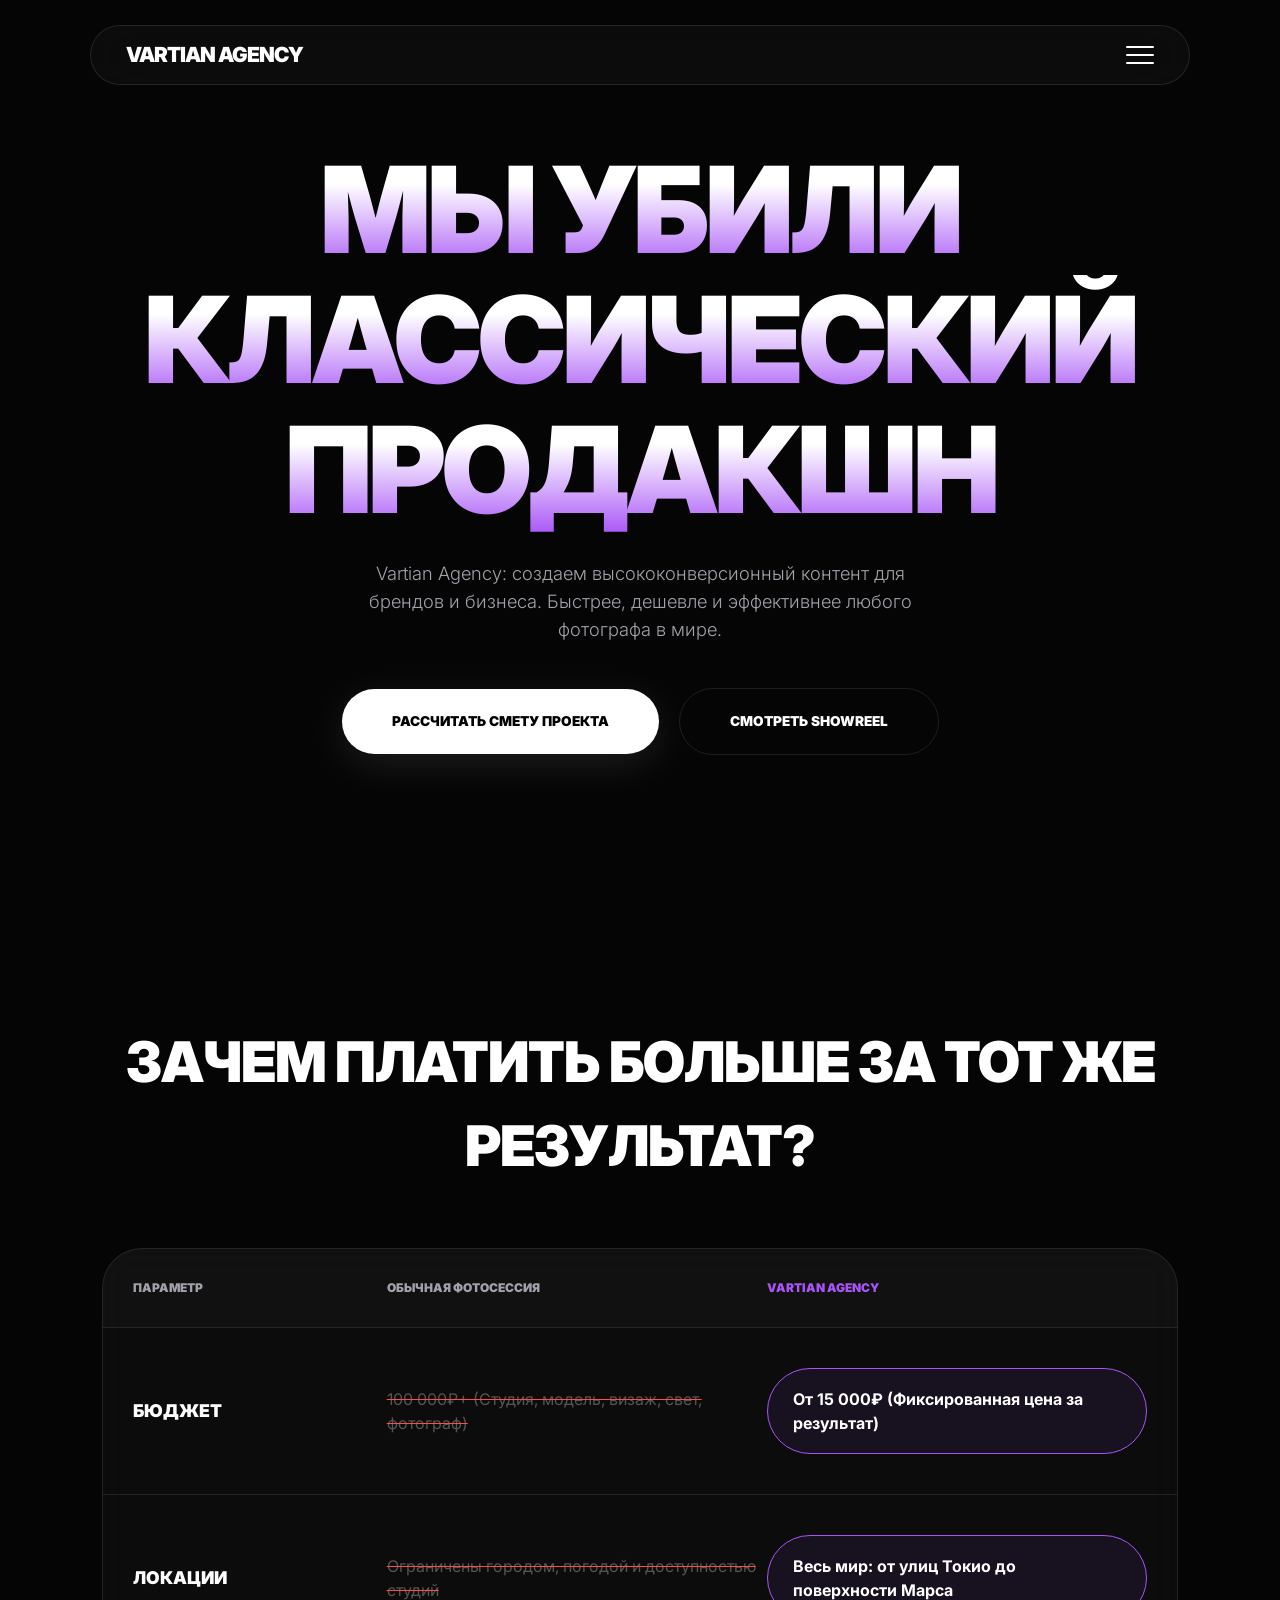
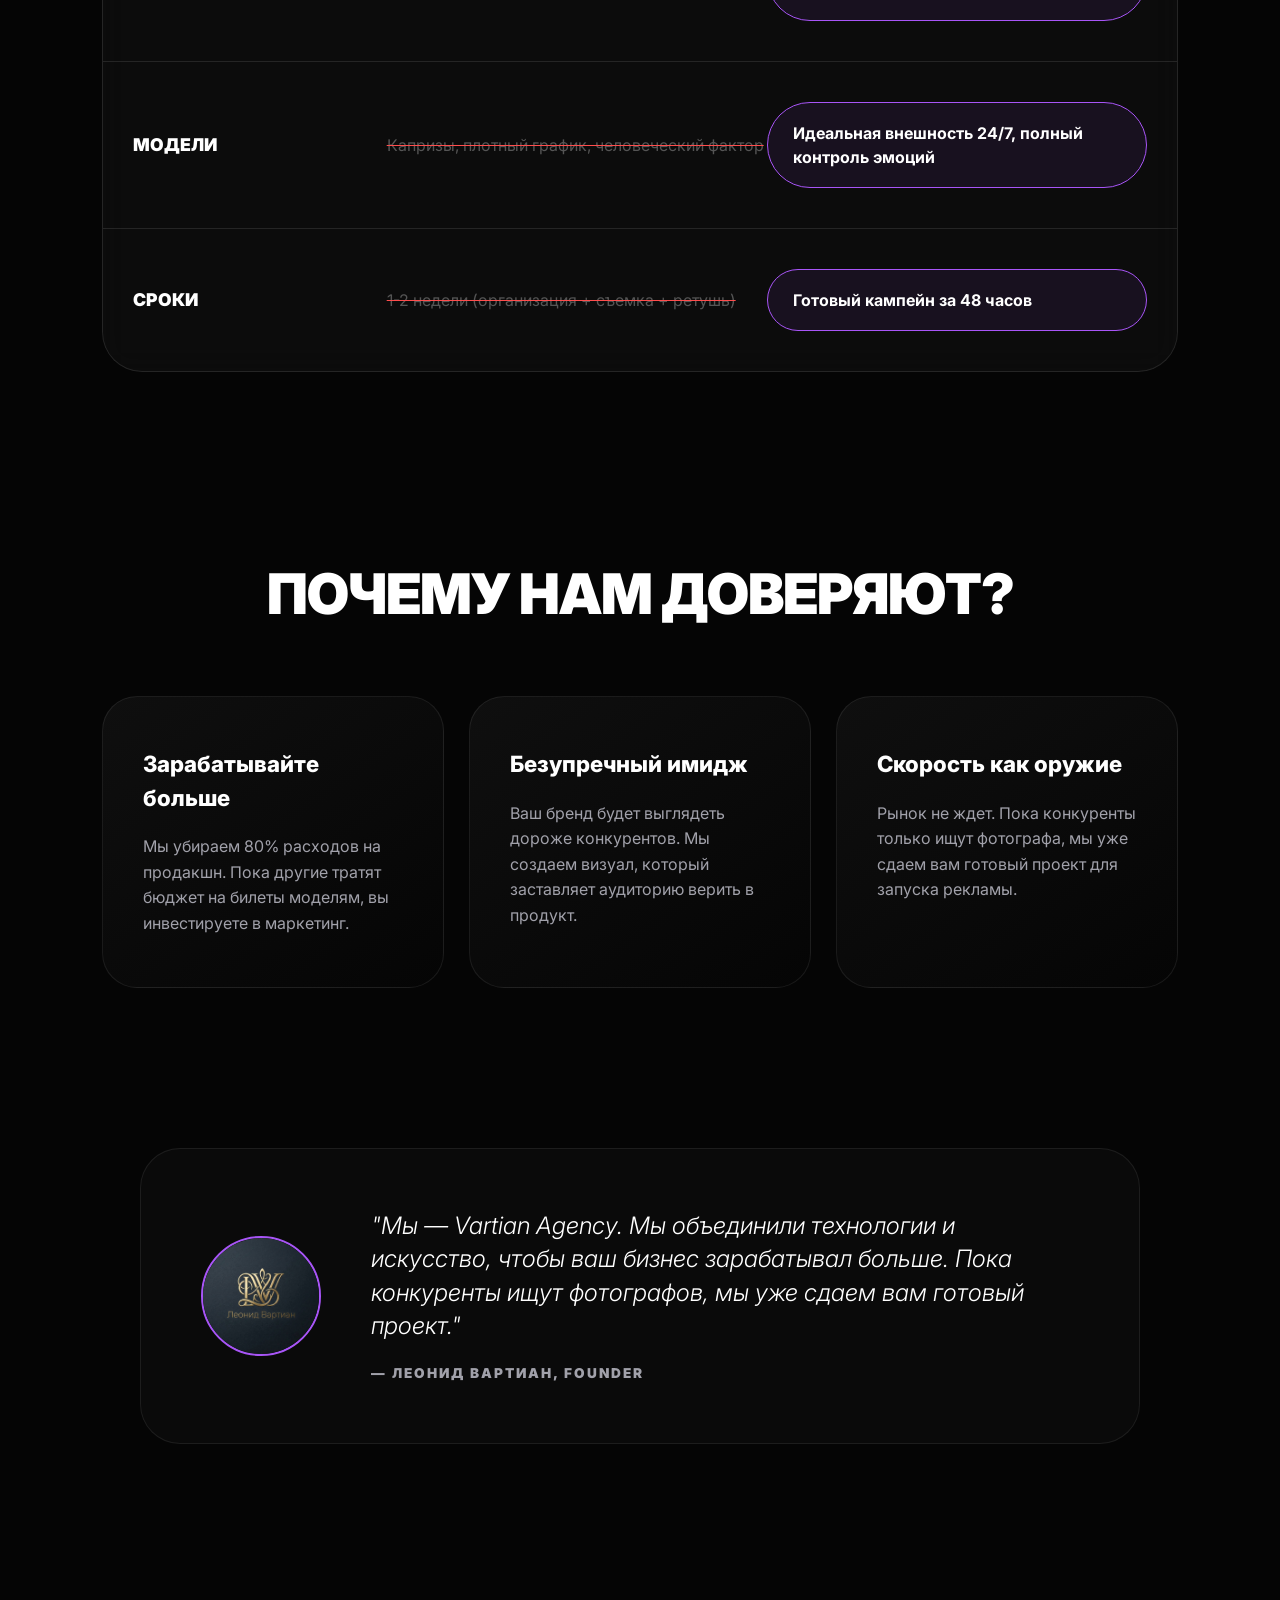
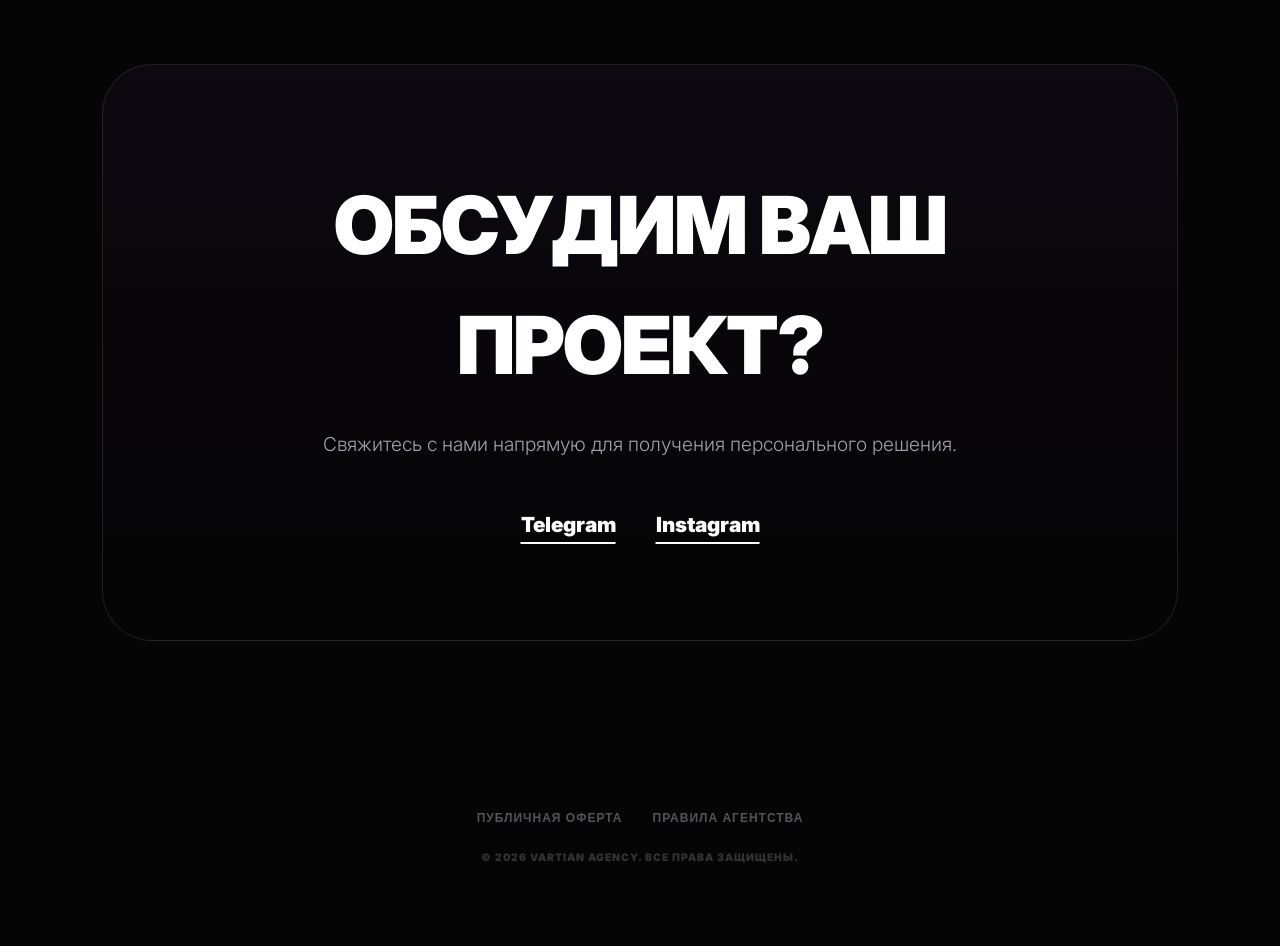
==== commit 2ac86343: "Add files via upload" ====
--- a/index.html
+++ b/index.html
@@ -4,7 +4,7 @@
     <meta charset="UTF-8">
     <meta name="viewport" content="width=device-width, initial-scale=1.0">
     <title>Vartian Agency | Revolution</title>
-    <link rel="stylesheet" href="style.css?v=20260311_2">
+    <link rel="stylesheet" href="style.css?v=20260311_5">
     <link href="https://unpkg.com/aos@2.3.1/dist/aos.css" rel="stylesheet">
 </head>
 <body>
--- a/style.css
+++ b/style.css
@@ -29,6 +29,21 @@
 }
 
 /* =========================================
+   МЯГКИЕ ФИОЛЕТОВЫЕ МИНИ-ЗАГОЛОВКИ ДЛЯ ВСЕХ СТРАНИЦ
+   ========================================= */
+.pre-title, .subtitle, .mini-heading, .section-subtitle, 
+.page-header span, .price-card > span:first-child, .price-card .plan-name {
+    display: block;
+    font-size: 0.95rem;
+    font-weight: 800;
+    text-transform: uppercase;
+    letter-spacing: 3px;
+    color: #b57aff; /* Мягкий, благородный фиолетовый */
+    margin-bottom: 10px;
+}
+.page-header span { text-align: center; }
+
+/* =========================================
    2. ЛЕТАЮЩАЯ НАВИГАЦИЯ (LIQUID GLASS)
    ========================================= */
 .nav-container {
@@ -60,23 +75,24 @@
 .full-menu a:hover { color: var(--accent); letter-spacing: 4px; }
 
 /* =========================================
-   3. HERO (ГЛАВНАЯ ФРАЗА - ФИКС ПЕРЕНОСОВ)
+   3. HERO (ГЛАВНАЯ ФРАЗА)
    ========================================= */
 .hero { height: 100vh; display: flex; flex-direction: column; justify-content: center; align-items: center; text-align: center; padding: 0 5%; }
 
 .hero h1 { 
-    font-size: clamp(2.8rem, 9.5vw, 7.5rem); /* Динамичный размер */
-    line-height: 0.85; 
+    font-size: clamp(2.8rem, 9.5vw, 7.5rem);
+    line-height: 1; /* Даем больше воздуха между строками */
     font-weight: 900; 
     letter-spacing: -4px; 
     text-transform: uppercase; 
     margin-bottom: 25px; 
     color: #fff;
-    white-space: nowrap; /* ЗАПРЕТ ПЕРЕНОСА СЛОВ */
+    white-space: nowrap;
 }
 
 .hero h1 span { 
-    display: block; /* Каждое слово/блок на своей строке */
+    display: block;
+    padding: 5px 15px; /* Защита от срезания буквы Й */
     background: linear-gradient(to bottom, #ffffff 30%, var(--accent) 100%);
     -webkit-background-clip: text;
     -webkit-text-fill-color: transparent;
@@ -96,7 +112,7 @@
 .comp-header { display: grid; grid-template-columns: 1fr 1.5fr 1.5fr; padding: 30px; background: rgba(255,255,255,0.02); }
 .comp-col { font-weight: 900; font-size: 0.75rem; text-transform: uppercase; color: var(--text-dim); }
 .comp-row { display: grid; grid-template-columns: 1fr 1.5fr 1.5fr; padding: 40px 30px; border-top: 1px solid var(--glass-border); align-items: center; transition: 0.3s; }
-.comp-label { font-weight: 900; font-size: 1.1rem; text-transform: uppercase; }
+.comp-label { font-weight: 900; font-size: 1.1rem; text-transform: uppercase; color: #fff; }
 .comp-old { color: #555; text-decoration: line-through; text-decoration-color: #ff4d4d; font-size: 1rem; }
 .comp-new { color: #fff; font-weight: 700; padding: 18px 25px; border-radius: 100px; background: rgba(168, 85, 247, 0.08); border: 1px solid var(--accent); }
 
@@ -121,7 +137,7 @@
 .founder-name { font-weight: 900; font-size: 0.85rem; color: var(--text-dim); text-transform: uppercase; letter-spacing: 2px; }
 
 /* =========================================
-   7. ПОРТФОЛИО (3 КОЛОНКИ)
+   7. ПОРТФОЛИО
    ========================================= */
 .content-page { padding: 160px 8% 100px; }
 .page-header { text-align: center; margin-bottom: 80px; }
@@ -134,7 +150,7 @@
 .portfolio-item:hover .item-overlay { opacity: 1; }
 
 /* =========================================
-   8. ПРАЙС ГРИД (3 КОЛОНКИ)
+   8. ПРАЙС ГРИД
    ========================================= */
 .price-grid-top { display: grid; grid-template-columns: repeat(2, 1fr); gap: 30px; max-width: 1100px; margin: 0 auto 50px; }
 .price-grid { display: grid; grid-template-columns: repeat(3, 1fr); gap: 25px; max-width: 1400px; margin: 0 auto; }
@@ -149,7 +165,7 @@
 .price-card ul li::before { content: "—"; color: var(--accent); margin-right: 12px; font-weight: bold; }
 
 /* =========================================
-   9. ОБСУДИМ ВАШ ПРОЕКТ (CINEMATIC)
+   9. ОБСУДИМ ВАШ ПРОЕКТ
    ========================================= */
 .contact-section { padding: 120px 8%; text-align: center; }
 .contact-box { 
@@ -180,16 +196,84 @@
 .modal-close { position: absolute; top: 30px; right: 30px; color: #fff; font-size: 2.2rem; border: none; background: none; cursor: pointer; line-height: 1; opacity: 0.5; }
 
 /* КНОПКИ */
-.btn-main { display: inline-block; background: #fff; color: #000; padding: 22px 50px; border-radius: 100px; text-decoration: none; font-weight: 900; text-transform: uppercase; font-size: 0.85rem; transition: 0.3s; border: none; box-shadow: 0 10px 40px rgba(255, 255, 255, 0.1); }
-.btn-outline { border: 1.5px solid rgba(255, 255, 255, 0.1); color: #fff; padding: 22px 50px; border-radius: 100px; text-decoration: none; font-weight: 900; text-transform: uppercase; font-size: 0.85rem; }
+.btn-main { display: inline-flex; justify-content: center; align-items: center; background: #fff; color: #000; padding: 22px 50px; border-radius: 100px; text-decoration: none; font-weight: 900; text-transform: uppercase; font-size: 0.85rem; transition: 0.3s; border: none; box-shadow: 0 10px 40px rgba(255, 255, 255, 0.1); }
+.btn-outline { display: inline-flex; justify-content: center; align-items: center; border: 1.5px solid rgba(255, 255, 255, 0.1); color: #fff; padding: 22px 50px; border-radius: 100px; text-decoration: none; font-weight: 900; text-transform: uppercase; font-size: 0.85rem; transition: 0.3s; }
 .btn-main:hover, .btn-outline:hover { transform: translateY(-4px); box-shadow: 0 10px 40px rgba(168, 85, 247, 0.4); }
 
-/* АДАПТИВНОСТЬ (МОБИЛКИ) */
+/* =========================================
+   АДАПТИВНОСТЬ (МОБИЛКИ) - ТОТАЛЬНАЯ ПЕРЕСБОРКА
+   ========================================= */
 @media (max-width: 1100px) { .portfolio-grid, .benefits .benefit-grid, .price-grid { grid-template-columns: repeat(2, 1fr); } }
+
 @media (max-width: 768px) { 
     .portfolio-grid, .benefits .benefit-grid, .price-grid, .price-grid-top { grid-template-columns: 1fr; } 
     .nav-container { width: 95%; padding: 14px 20px; } 
-    .hero h1 { font-size: 11vw; letter-spacing: -2px; } /* АДАПТИВНЫЙ РАЗМЕР ДЛЯ ТЕЛЕФОНА */
+    
+    /* ФИКС СРЕЗАННОЙ БУКВЫ "Й" И ОТСТУПОВ МЕЖДУ СЛОВАМИ */
+    .hero { padding: 0; overflow: hidden; } 
+    .hero h1 { 
+        font-size: 8.8vw; /* Немного уменьшил, чтобы точно поместилось */
+        letter-spacing: -1px; 
+        margin-bottom: 20px; 
+        padding: 0; 
+        width: 100%;
+        line-height: 1.15; /* Раздвинул слова по вертикали */
+        overflow: visible;
+        word-break: keep-all; 
+    } 
+    .hero h1 span { 
+        overflow: visible; 
+        padding-right: 15px; /* Запас пространства справа для Й */
+        padding-bottom: 5px; /* Запас пространства снизу */
+    }
+    
+    /* УЛУЧШЕНИЕ ТЕКСТА ОПИСАНИЯ */
+    .hero p { 
+        font-size: 1.15rem; 
+        margin-bottom: 35px; 
+        opacity: 0.85; 
+        padding: 0 20px; 
+    } 
+    
+    /* КНОПКИ */
+    .hero-btns { flex-direction: column; width: 100%; gap: 12px; padding: 0 20px; }
+    .btn-main, .btn-outline { width: 100%; padding: 18px 20px; font-size: 0.8rem; }
+    
+    /* ТОТАЛЬНЫЙ РЕДИЗАЙН ТАБЛИЦЫ ПОД ТЕЛЕФОН */
+    .comp-container { border-radius: 25px; }
+    .comp-header { display: none; } 
+    .comp-row { 
+        display: flex; 
+        flex-direction: column; 
+        text-align: center; 
+        padding: 30px 20px; 
+        gap: 15px; 
+        border-top: 1px solid var(--glass-border); 
+    }
+    .comp-label { 
+        font-size: 1.1rem; 
+        color: #ffffff; /* Вернул чистый белый цвет */
+        letter-spacing: 2px; 
+        margin-bottom: 5px; 
+    }
+    .comp-old { 
+        font-size: 1.05rem; 
+        padding: 0 10px; 
+        text-decoration: line-through; 
+        text-decoration-color: #ff4d4d; 
+    }
+    .comp-new { 
+        font-size: 1.05rem; 
+        padding: 18px; 
+        width: 100%; 
+        border-radius: 15px; 
+    }
+
+    /* ФАУНДЕР И КОНТАКТЫ */
+    .founder-card { flex-direction: column; text-align: center; padding: 40px 30px; gap: 30px; }
+    .founder-text blockquote { font-size: 1.2rem; }
+    .contact-box { padding: 60px 30px; border-radius: 35px; }
+    .contact-box h2 { font-size: 2.2rem; letter-spacing: -1px; }
     .modern-cta h2 { font-size: 3.5rem; letter-spacing: -1px; } 
 }
 
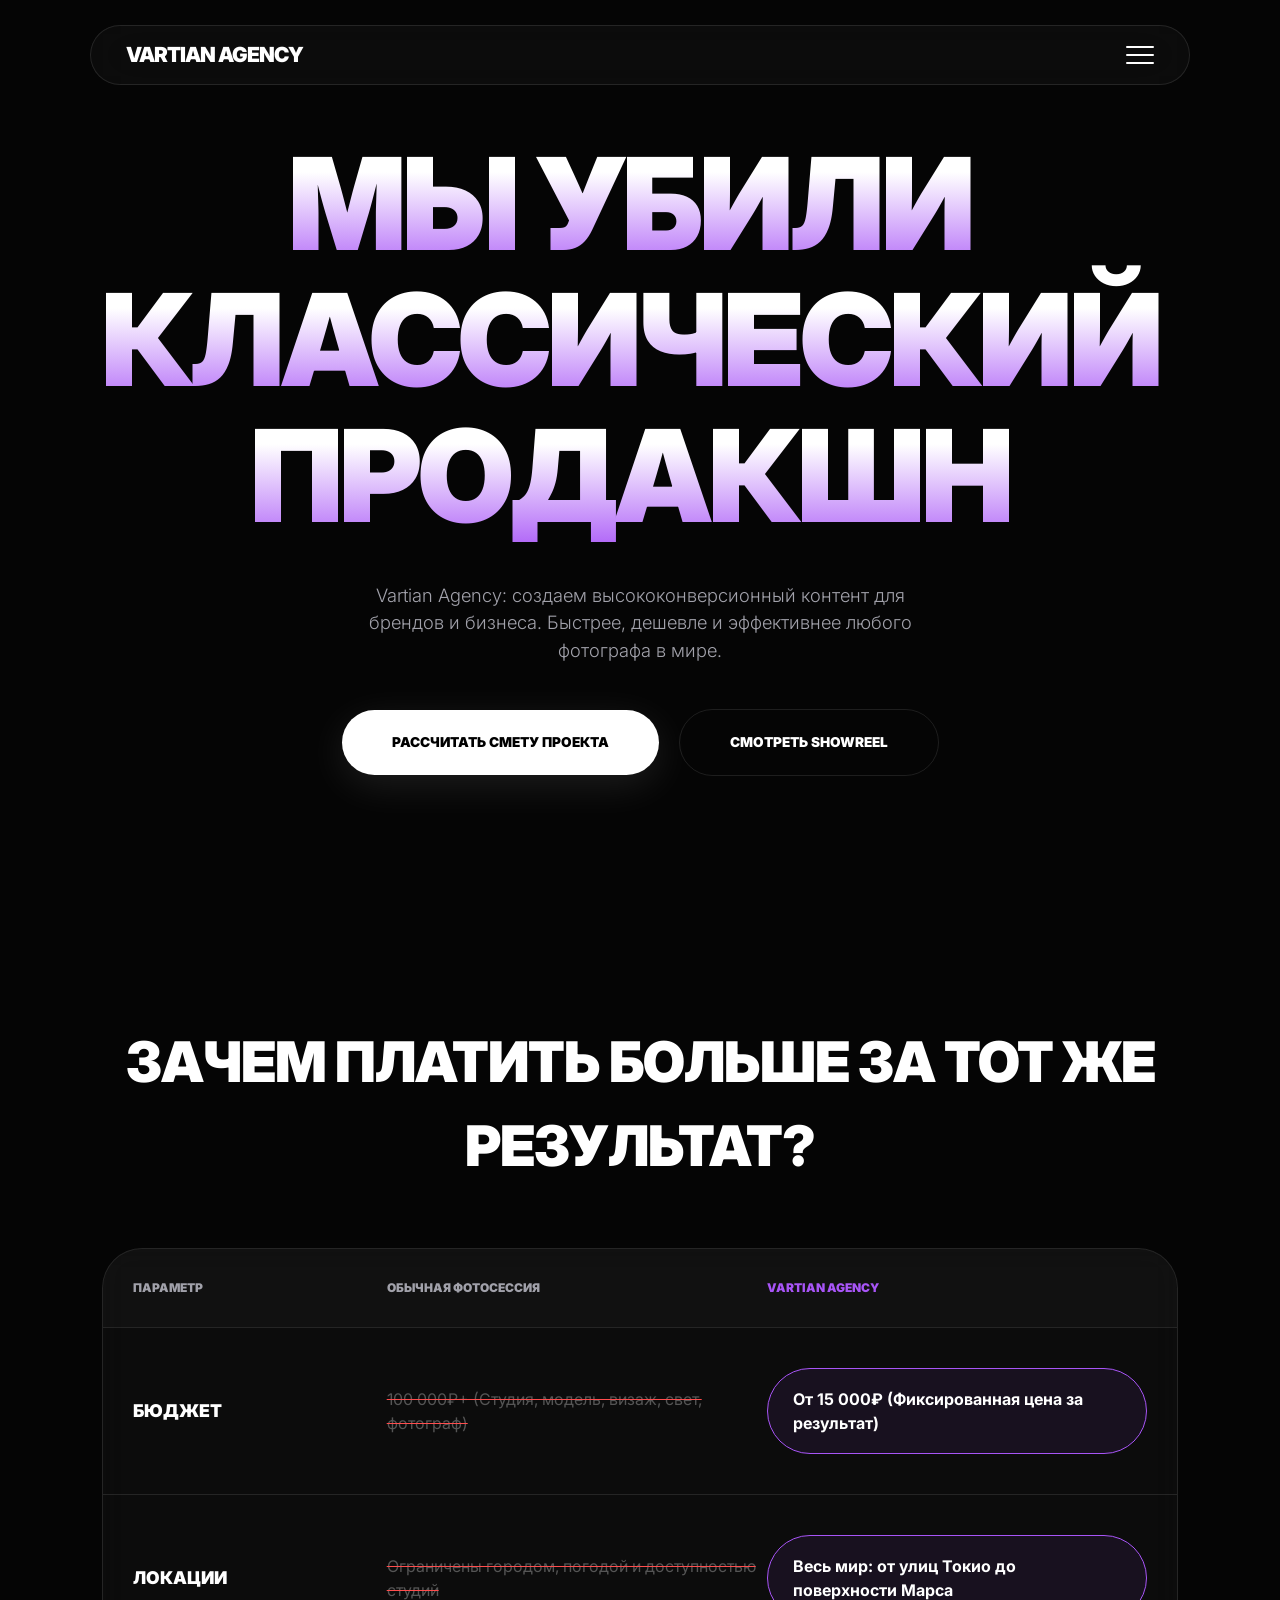
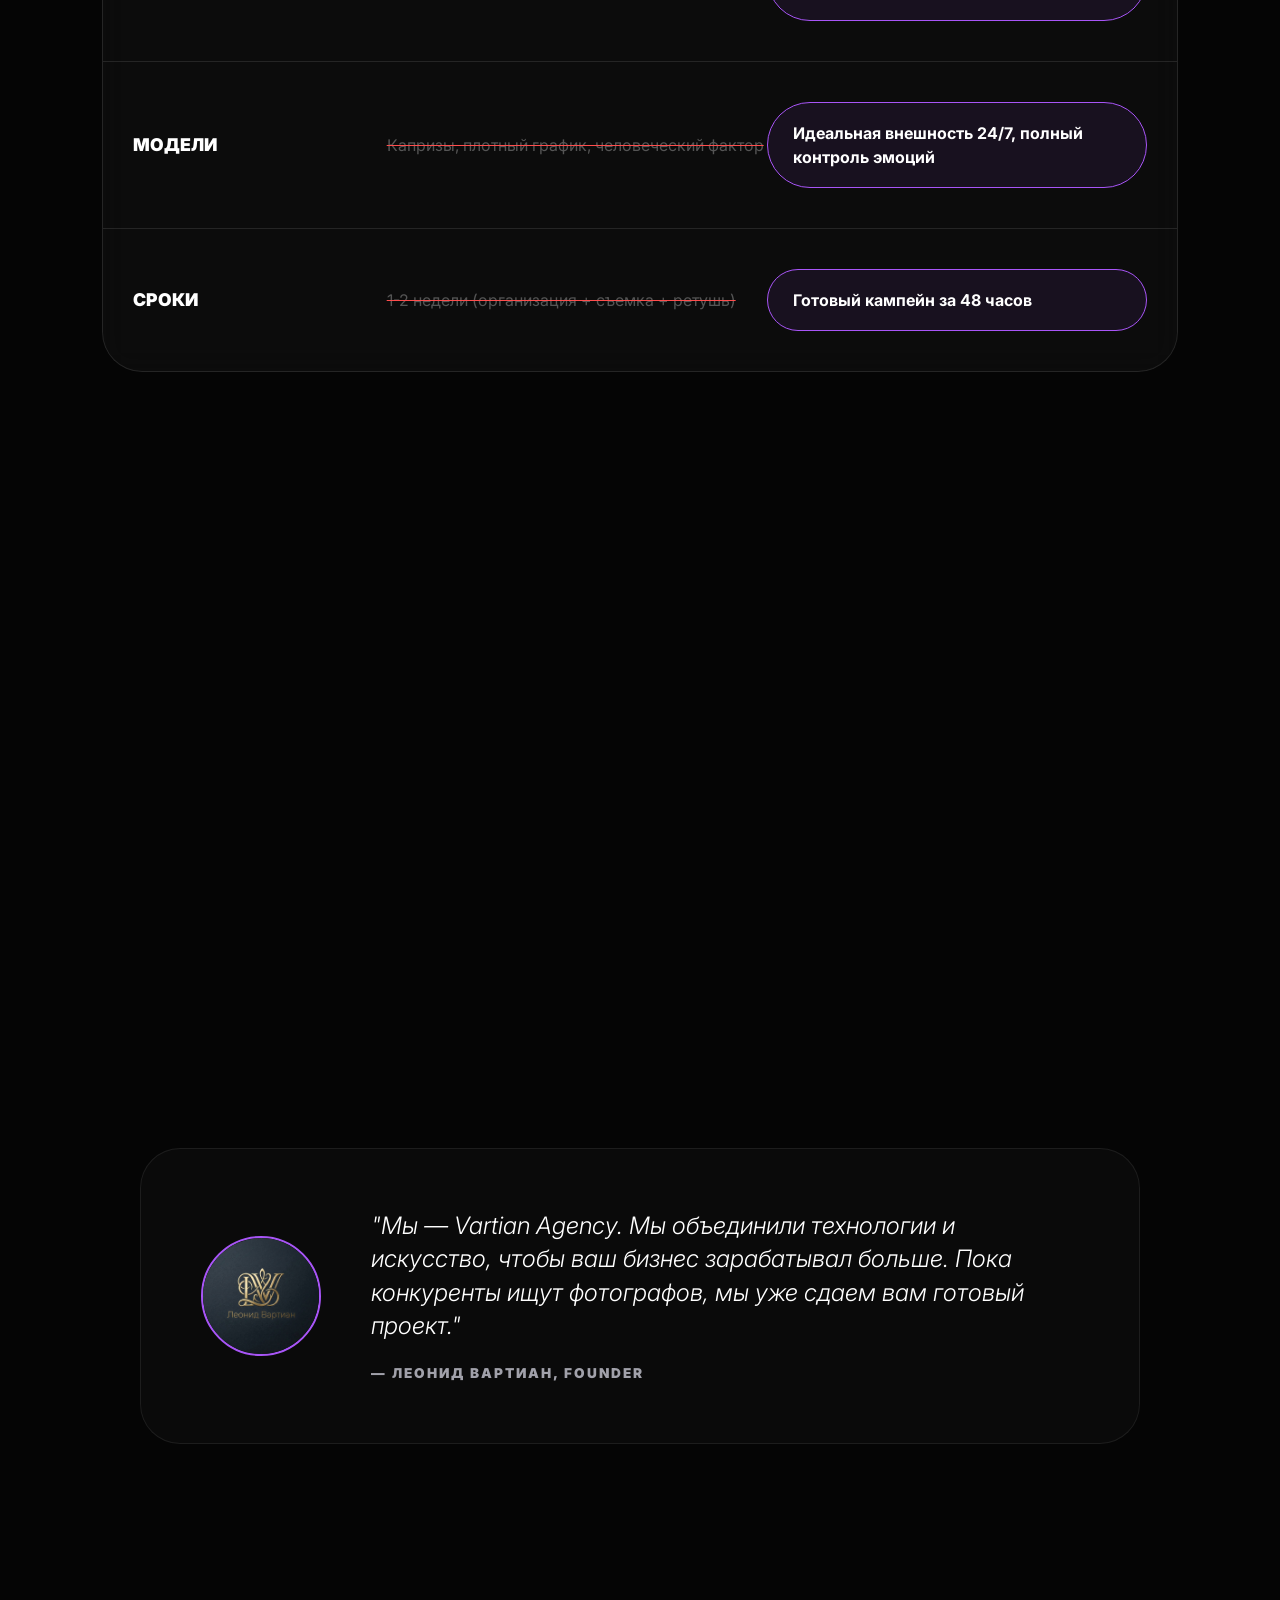
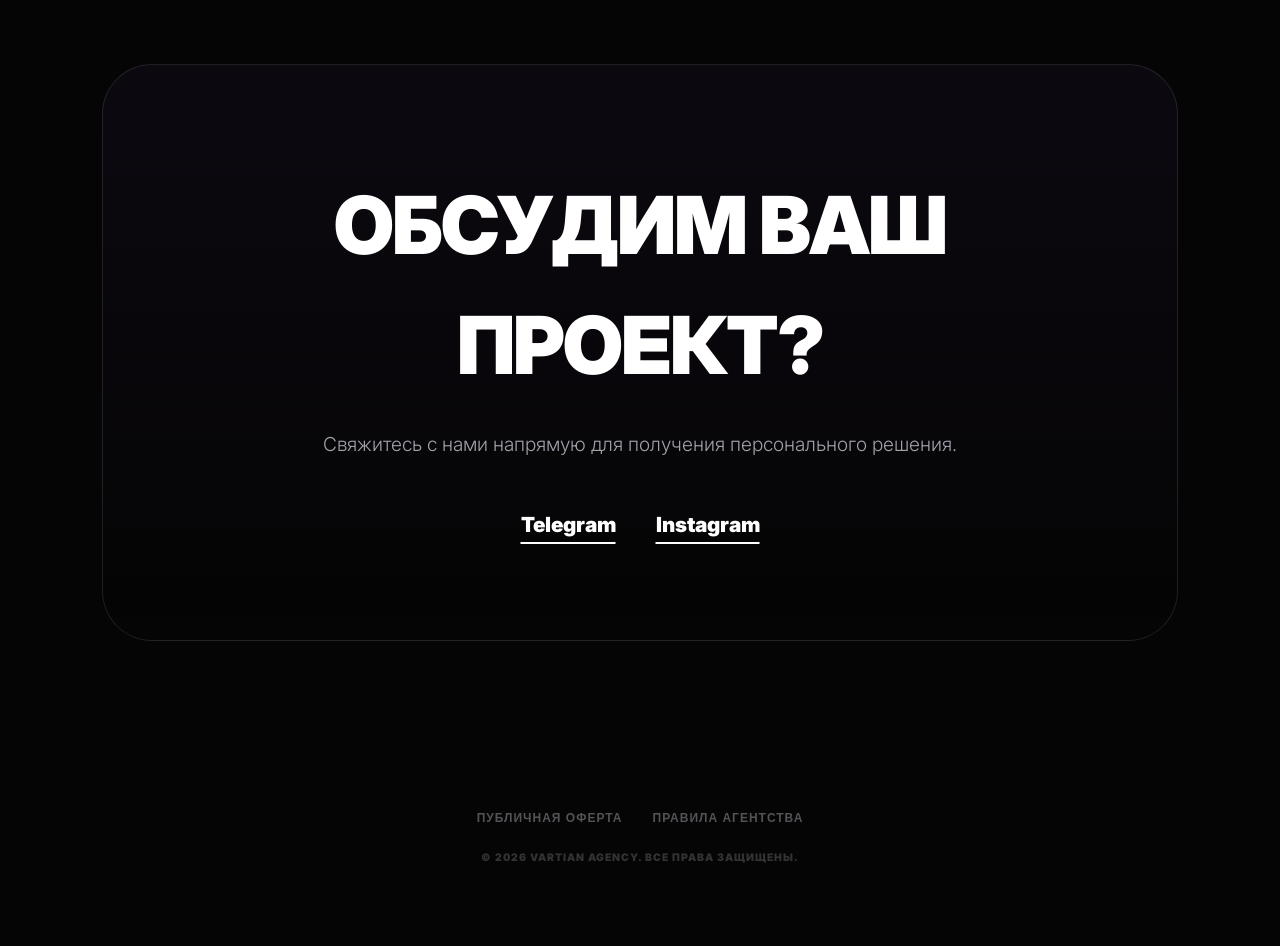
==== commit 8da1b0e5: "Add files via upload" ====
--- a/index.html
+++ b/index.html
@@ -4,7 +4,7 @@
     <meta charset="UTF-8">
     <meta name="viewport" content="width=device-width, initial-scale=1.0">
     <title>Vartian Agency | Revolution</title>
-    <link rel="stylesheet" href="style.css?v=20260311_5">
+    <link rel="stylesheet" href="style.css?v=20260311_6">
     <link href="https://unpkg.com/aos@2.3.1/dist/aos.css" rel="stylesheet">
 </head>
 <body>
@@ -117,39 +117,64 @@
 
     <div id="oferta" class="modal-overlay" onclick="closeModal('oferta')">
         <div class="modal-content" onclick="event.stopPropagation()">
-            <span class="modal-close" onclick="closeModal('oferta')">&times;</span>
+            <button class="modal-close" onclick="closeModal('oferta')">&times;</button>
             <h2>ПУБЛИЧНАЯ ОФЕРТА</h2>
             <p>Настоящий документ является официальным предложением (Публичной офертой) агентства <b>VARTIAN AGENCY</b> (далее — Исполнитель) по оказанию услуг генерации визуального контента на базе технологий Искусственного Интеллекта.</p>
-            <h3>1. ПРЕДМЕТ СОГЛАШЕНИЯ</h3>
-            <p>Исполнитель обязуется оказать услуги по созданию цифровых изображений и/или видеороликов в соответствии с Техническим Заданием (ТЗ) Заказчика, а Заказчик обязуется оплатить эти услуги.</p>
-            <h3>2. УСЛОВИЯ ОПЛАТЫ И ВОЗВРАТА</h3>
-            <ul>
-                <li>Услуги оказываются на условиях 100% предварительной оплаты.</li>
-                <li>Ввиду специфики использования вычислительных мощностей и затрат токенов нейросетей, денежные средства становятся <b>безвозвратными</b> сразу после начала процесса генерации (стадия «Render»).</li>
-                <li>Отказ от услуг после начала работы не влечет за собой возврат оплаты.</li>
-            </ul>
-            <h3>3. ОСОБЕННОСТИ ТЕХНОЛОГИИ</h3>
-            <p>Заказчик осознает, что ИИ-генерация является вероятностным процессом. Возможные визуальные артефакты признаются допустимыми и устраняются Исполнителем строго в рамках оговоренных раундов правок.</p>
-            <h3>4. ИНТЕЛЛЕКТУАЛЬНЫЕ ПРАВА</h3>
-            <p>Исключительные права на использование финальных материалов переходят к Заказчику в полном объеме только <b>после 100% оплаты</b> оказанных услуг. Исполнитель сохраняет право на размещение работ в своем портфолио.</p>
+            
+            <h3>1. ПРЕДМЕТ СОГЛАШЕНИЯ И ТЕРМИНЫ</h3>
+            <p>Исполнитель обязуется оказать услуги по созданию цифровых изображений и/или видеороликов в соответствии с Техническим Заданием (ТЗ) Заказчика, а Заказчик обязуется оплатить эти услуги. Процесс создания контента осуществляется с применением нейросетевых технологий (AI).</p>
+            
+            <h3>2. УСЛОВИЯ ОПЛАТЫ И НЕВОЗВРАТНОСТЬ СРЕДСТВ</h3>
+            <ul>
+                <li>Работа начинается исключительно после <b>100% предварительной оплаты</b> выбранного пакета услуг или утвержденной сметы.</li>
+                <li>Генерация AI-контента требует прямых невозвратных затрат на аренду вычислительных мощностей (GPU) и оплату токенов API сторонних сервисов. В связи с этим, с момента начала работы (стадия «Render») уплаченные денежные средства <b>не подлежат возврату</b> ни при каких обстоятельствах.</li>
+                <li>Отказ Заказчика от услуг после их старта не является основанием для требования возврата средств.</li>
+            </ul>
+
+            <h3>3. СПЕЦИФИКА ТЕХНОЛОГИЙ И ПРАВКИ</h3>
+            <ul>
+                <li>Заказчик уведомлен и согласен с тем, что ИИ-генерация является вероятностным, а не детерминированным процессом. Незначительные визуальные артефакты (искажения фона, теней, мелких деталей) признаются допустимыми.</li>
+                <li>Абсолютное (пиксельное) сходство с референсом не гарантируется.</li>
+                <li>Правки вносятся строго в рамках лимитов, оговоренных в выбранном пакете услуг. Любые дополнительные итерации генерации оплачиваются отдельно по тарифам Исполнителя.</li>
+            </ul>
+
+            <h3>4. АВТОРСКИЕ И ИНТЕЛЛЕКТУАЛЬНЫЕ ПРАВА</h3>
+            <ul>
+                <li>Исключительные имущественные права на финальные (утвержденные) материалы переходят к Заказчику только после полной оплаты услуг.</li>
+                <li><b>Ответственность за исходники:</b> Если Заказчик предоставляет Исполнителю референсы, фотографии продуктов, логотипы или лиц людей для использования в генерации, Заказчик гарантирует, что обладает всеми необходимыми правами на эти материалы. В случае претензий третьих лиц, Заказчик обязуется урегулировать их самостоятельно и за свой счет.</li>
+                <li>Исполнитель оставляет за собой право использовать созданные материалы в своем публичном портфолио, соцсетях и кейсах, если Сторонами не подписано отдельное Соглашение о неразглашении (NDA).</li>
+            </ul>
+
+            <h3>5. ОГРАНИЧЕНИЕ ОТВЕТСТВЕННОСТИ</h3>
+            <p>Исполнитель предоставляет результаты работы «как есть» (as is). Исполнитель не несет ответственности за упущенную выгоду Заказчика, отсутствие ожидаемых коммерческих результатов от использования контента, а также за блокировки рекламных кабинетов Заказчика.</p>
         </div>
     </div>
 
     <div id="agreement" class="modal-overlay" onclick="closeModal('agreement')">
         <div class="modal-content" onclick="event.stopPropagation()">
-            <span class="modal-close" onclick="closeModal('agreement')">&times;</span>
+            <button class="modal-close" onclick="closeModal('agreement')">&times;</button>
             <h2>ПРАВИЛА АГЕНТСТВА</h2>
+            
             <h3>1. ОБЩИЕ ПОЛОЖЕНИЯ</h3>
-            <p>Сайт VARTIAN AGENCY является витриной услуг и портфолио AI-креатора Леонида Вартиана. Используя ресурс, вы подтверждаете свое согласие с данными правилами.</p>
-            <h3>2. СБОР И ХРАНЕНИЕ ДАННЫХ</h3>
-            <p>Мы придерживаемся политики минимального сбора данных:</p>
-            <ul>
-                <li>Мы собираем только те данные, которые вы предоставляете добровольно (имя, ниша бренда, контакт).</li>
-                <li>Персональные данные используются исключительно для связи по вашему проекту.</li>
-                <li>Мы гарантируем, что ваши контакты <b>не будут переданы</b> третьим лицам.</li>
-            </ul>
-            <h3>3. ОТВЕТСТВЕННОСТЬ</h3>
-            <p>Исполнитель не несет ответственности за использование Заказчиком сгенерированного контента в целях, нарушающих законодательство страны Заказчика.</p>
+            <p>Сайт VARTIAN AGENCY является официальной витриной услуг и портфолио креативного AI-агентства под руководством Леонида Вартиана. Любое использование данного сайта, а также обращение за услугами означает безоговорочное согласие пользователя с настоящими правилами.</p>
+            
+            <h3>2. ПОЛИТИКА КОНФИДЕНЦИАЛЬНОСТИ</h3>
+            <ul>
+                <li>Мы собираем исключительно ту информацию, которую вы добровольно предоставляете для обсуждения проекта (имя, контакты, ниша бизнеса, ТЗ).</li>
+                <li>Мы применяем строгие меры безопасности. Ваша коммерческая тайна, неопубликованные продукты и контактные данные <b>никогда не будут переданы</b> или проданы третьим лицам.</li>
+                <li>Вся переписка и файлы проектов хранятся на защищенных серверах и могут быть удалены по первому требованию клиента после завершения работ.</li>
+            </ul>
+
+            <h3>3. ЗАПРЕЩЕННЫЙ КОНТЕНТ (ACCEPTABLE USE POLICY)</h3>
+            <p>VARTIAN AGENCY работает в строгом правовом поле. Мы категорически отказываемся от создания:</p>
+            <ul>
+                <li>Материалов, нарушающих законодательство (включая пропаганду насилия, ненависти, запрещенных веществ).</li>
+                <li>Deepfake-материалов реальных людей без их явного письменного и юридически подтвержденного согласия.</li>
+                <li>Контента, прямо нарушающего зарегистрированные торговые марки третьих лиц с целью обмана потребителей.</li>
+            </ul>
+
+            <h3>4. ФОРМАЛЬНАЯ СВЯЗЬ</h3>
+            <p>Официальным каналом связи и утверждения всех этапов работ признается Telegram-аккаунт, указанный на сайте. Все договоренности, зафиксированные в мессенджере, имеют юридическую силу для обеих сторон.</p>
         </div>
     </div>
 
@@ -174,8 +199,20 @@
             });
             fullMenu.querySelectorAll('a').forEach((a) => a.addEventListener('click', () => setMenuOpen(false)));
         }
-        function openModal(id) { document.getElementById(id).style.display = 'flex'; document.body.style.overflow = 'hidden'; }
-        function closeModal(id) { document.getElementById(id).style.display = 'none'; document.body.style.overflow = 'auto'; }
+        function openModal(id) { 
+            const modal = document.getElementById(id);
+            modal.style.display = 'flex'; 
+            document.body.style.overflow = 'hidden';
+            setTimeout(() => modal.classList.add('show'), 10);
+        }
+        function closeModal(id) { 
+            const modal = document.getElementById(id);
+            modal.classList.remove('show');
+            setTimeout(() => {
+                modal.style.display = 'none'; 
+                document.body.style.overflow = 'auto';
+            }, 300);
+        }
     </script>
 </body>
 </html>
--- a/style.css
+++ b/style.css
@@ -1,5 +1,5 @@
 /* =========================================
-   1. ФУНДАМЕНТ И ПРЕМЕАЛЬНЫЕ ШРИФТЫ
+   1. ФУНДАМЕНТ И ПРЕМИАЛЬНЫЕ ШРИФТЫ
    ========================================= */
 @import url('https://fonts.googleapis.com/css2?family=Inter:wght@100;300;400;700;900&display=swap');
 
@@ -29,17 +29,18 @@
 }
 
 /* =========================================
-   МЯГКИЕ ФИОЛЕТОВЫЕ МИНИ-ЗАГОЛОВКИ ДЛЯ ВСЕХ СТРАНИЦ
+   МЯГКИЕ ФИОЛЕТОВЫЕ МИНИ-ЗАГОЛОВКИ
    ========================================= */
 .pre-title, .subtitle, .mini-heading, .section-subtitle, 
-.page-header span, .price-card > span:first-child, .price-card .plan-name {
+.page-header span, .price-card > span:first-child, .price-card .plan-name,
+.modern-cta > span:first-child, .modern-cta .pre-title, .badge {
     display: block;
     font-size: 0.95rem;
     font-weight: 800;
     text-transform: uppercase;
     letter-spacing: 3px;
-    color: #b57aff; /* Мягкий, благородный фиолетовый */
-    margin-bottom: 10px;
+    color: #b57aff;
+    margin-bottom: 15px;
 }
 .page-header span { text-align: center; }
 
@@ -75,13 +76,13 @@
 .full-menu a:hover { color: var(--accent); letter-spacing: 4px; }
 
 /* =========================================
-   3. HERO (ГЛАВНАЯ ФРАЗА)
+   3. HERO (ГЛАВНАЯ ФРАЗА - УМНЫЙ ФИКС БУКВЫ "Й")
    ========================================= */
 .hero { height: 100vh; display: flex; flex-direction: column; justify-content: center; align-items: center; text-align: center; padding: 0 5%; }
 
 .hero h1 { 
-    font-size: clamp(2.8rem, 9.5vw, 7.5rem);
-    line-height: 1; /* Даем больше воздуха между строками */
+    font-size: clamp(3rem, 10vw, 8.5rem);
+    line-height: 1.1; /* Безопасный интервал для рендера градиента */
     font-weight: 900; 
     letter-spacing: -4px; 
     text-transform: uppercase; 
@@ -92,17 +93,22 @@
 
 .hero h1 span { 
     display: block;
-    padding: 5px 15px; /* Защита от срезания буквы Й */
+    padding: 10px 20px 10px 0; /* Делаем коробку рендера огромной, чтобы ничего не резалось */
     background: linear-gradient(to bottom, #ffffff 30%, var(--accent) 100%);
     -webkit-background-clip: text;
     -webkit-text-fill-color: transparent;
 }
 
+/* Стягиваем строки друг к другу вручную */
+.hero h1 span:not(:last-child) {
+    margin-bottom: -25px; 
+}
+
 .hero p { color: var(--text-dim); max-width: 600px; font-size: 1.15rem; margin-bottom: 45px; font-weight: 300; }
 .hero-btns { display: flex; gap: 20px; align-items: center; }
 
 /* =========================================
-   4. ТАБЛИЦА СРАВНЕНИЯ (LIQUID GLASS)
+   4. ТАБЛИЦА СРАВНЕНИЯ
    ========================================= */
 .comparison-section { padding: 120px 8% 80px; }
 .section-title-styled { text-align: center; margin-bottom: 60px; }
@@ -159,7 +165,7 @@
 
 .price-card { background: linear-gradient(145deg, #0f0f0f, #050505); padding: 45px; border-radius: 35px; border: 1px solid var(--border); transition: 0.3s; display: flex; flex-direction: column; }
 .price-card:hover { border-color: rgba(168, 85, 247, 0.4); transform: translateY(-5px); }
-.price-card.exclusive { border: 2px solid var(--accent); position: relative; box-shadow: 0 0 30px rgba(168, 85, 247, 0.1); }
+.price-card.exclusive, .price-grid .price-card:nth-last-child(-n+3) { border: 2px solid var(--accent); position: relative; box-shadow: 0 0 30px rgba(168, 85, 247, 0.1); }
 .cost { font-size: 2.5rem; font-weight: 900; margin: 20px 0; color: #fff; }
 .price-card ul { list-style: none; margin: 15px 0; flex-grow: 1; }
 .price-card ul li::before { content: "—"; color: var(--accent); margin-right: 12px; font-weight: bold; }
@@ -168,10 +174,7 @@
    9. ОБСУДИМ ВАШ ПРОЕКТ
    ========================================= */
 .contact-section { padding: 120px 8%; text-align: center; }
-.contact-box { 
-    background: linear-gradient(180deg, rgba(168, 85, 247, 0.05) 0%, rgba(0,0,0,0) 100%);
-    padding: 100px 50px; border-radius: 50px; border: 1px solid var(--glass-border); max-width: 1100px; margin: 0 auto;
-}
+.contact-box { background: linear-gradient(180deg, rgba(168, 85, 247, 0.05) 0%, rgba(0,0,0,0) 100%); padding: 100px 50px; border-radius: 50px; border: 1px solid var(--glass-border); max-width: 1100px; margin: 0 auto; }
 .contact-box h2 { font-size: clamp(2.5rem, 7vw, 5rem); font-weight: 900; margin-bottom: 25px; text-transform: uppercase; letter-spacing: -2px; }
 .contact-box p { color: var(--text-dim); font-size: 1.2rem; margin-bottom: 50px; font-weight: 300; }
 .contact-links { display: flex; justify-content: center; gap: 40px; }
@@ -181,9 +184,10 @@
 /* =========================================
    10. MODERN CTA & LEGAL
    ========================================= */
-.modern-cta { padding: 150px 0; text-align: center; border-top: 1px solid rgba(255,255,255,0.05); }
-.modern-cta h2 { font-size: clamp(3.5rem, 12vw, 8.5rem); font-weight: 900; letter-spacing: -5px; line-height: 0.85; margin-bottom: 50px; text-transform: uppercase;}
-.modern-cta h2 span { color: transparent; -webkit-text-stroke: 1px rgba(255,255,255,0.3); }
+.modern-cta { padding: 150px 5%; text-align: center; border-top: 1px solid rgba(255,255,255,0.05); display: flex; flex-direction: column; align-items: center; }
+.modern-cta h2 { font-size: clamp(3.5rem, 12vw, 8.5rem); font-weight: 900; letter-spacing: -5px; line-height: 0.85; margin-bottom: 40px; text-transform: uppercase; text-align: center; }
+.modern-cta h2 span { color: transparent; -webkit-text-stroke: 1px rgba(255,255,255,0.3); display: block; }
+.modern-cta p { color: var(--text-dim); font-size: 1.15rem; margin: 0 auto 40px; max-width: 600px; text-align: center; }
 
 .legal-footer { padding: 50px 0 80px; text-align: center; }
 .legal-links { display: flex; justify-content: center; gap: 30px; margin-bottom: 25px; }
@@ -191,17 +195,61 @@
 .legal-btn:hover { color: var(--accent); opacity: 1; }
 .copyright { font-size: 0.65rem; color: #333; font-weight: 900; letter-spacing: 1px; text-transform: uppercase; }
 
-.modal-overlay { position: fixed; top: 0; left: 0; width: 100%; height: 100%; background: rgba(0,0,0,0.95); backdrop-filter: blur(15px); -webkit-backdrop-filter: blur(15px); display: none; justify-content: center; align-items: center; z-index: 99999; }
-.modal-content { background: #080808; width: 90%; max-width: 650px; border-radius: 40px; padding: 60px 50px; border: 1px solid var(--border); position: relative; max-height: 85vh; overflow-y: auto; text-align: left; }
-.modal-close { position: absolute; top: 30px; right: 30px; color: #fff; font-size: 2.2rem; border: none; background: none; cursor: pointer; line-height: 1; opacity: 0.5; }
-
 /* КНОПКИ */
 .btn-main { display: inline-flex; justify-content: center; align-items: center; background: #fff; color: #000; padding: 22px 50px; border-radius: 100px; text-decoration: none; font-weight: 900; text-transform: uppercase; font-size: 0.85rem; transition: 0.3s; border: none; box-shadow: 0 10px 40px rgba(255, 255, 255, 0.1); }
 .btn-outline { display: inline-flex; justify-content: center; align-items: center; border: 1.5px solid rgba(255, 255, 255, 0.1); color: #fff; padding: 22px 50px; border-radius: 100px; text-decoration: none; font-weight: 900; text-transform: uppercase; font-size: 0.85rem; transition: 0.3s; }
 .btn-main:hover, .btn-outline:hover { transform: translateY(-4px); box-shadow: 0 10px 40px rgba(168, 85, 247, 0.4); }
 
 /* =========================================
-   АДАПТИВНОСТЬ (МОБИЛКИ) - ТОТАЛЬНАЯ ПЕРЕСБОРКА
+   11. ИДЕАЛЬНЫЙ ДИЗАЙН МОДАЛЬНЫХ ОКОН (ДОКУМЕНТЫ)
+   ========================================= */
+.modal-overlay { 
+    position: fixed; top: 0; left: 0; width: 100%; height: 100%; 
+    background: rgba(0,0,0,0.85); backdrop-filter: blur(15px); -webkit-backdrop-filter: blur(15px); 
+    display: none; justify-content: center; align-items: center; z-index: 99999; 
+    opacity: 0; transition: opacity 0.3s ease;
+}
+.modal-overlay.show { opacity: 1; }
+
+.modal-content { 
+    background: #0f0f0f; 
+    width: 90%; max-width: 650px; 
+    border-radius: 30px; 
+    padding: 50px; 
+    border: 1px solid var(--border); 
+    position: relative; 
+    max-height: 85vh; 
+    overflow-y: auto; 
+    text-align: left; 
+    box-shadow: 0 20px 50px rgba(0,0,0,0.5);
+    transform: translateY(20px); transition: transform 0.3s ease;
+}
+.modal-overlay.show .modal-content { transform: translateY(0); }
+
+/* Стилизация скроллбара внутри модалки */
+.modal-content::-webkit-scrollbar { width: 6px; }
+.modal-content::-webkit-scrollbar-track { background: transparent; }
+.modal-content::-webkit-scrollbar-thumb { background: rgba(255,255,255,0.2); border-radius: 10px; }
+
+.modal-close { 
+    position: absolute; top: 25px; right: 30px; 
+    color: var(--text-dim); font-size: 2rem; 
+    border: none; background: none; cursor: pointer; 
+    line-height: 1; transition: 0.3s;
+}
+.modal-close:hover { color: #ff4d4d; transform: scale(1.1); }
+
+/* Типографика внутри документов */
+.modal-content h2 { font-size: 1.8rem; font-weight: 900; text-transform: uppercase; letter-spacing: -1px; margin-bottom: 25px; color: #fff; }
+.modal-content h3 { font-size: 1.05rem; font-weight: 800; color: var(--accent); text-transform: uppercase; letter-spacing: 1px; margin: 30px 0 15px; }
+.modal-content p { font-size: 0.95rem; line-height: 1.7; color: #d1d1d6; margin-bottom: 15px; font-weight: 300; }
+.modal-content ul { margin-bottom: 20px; padding-left: 20px; }
+.modal-content ul li { font-size: 0.95rem; line-height: 1.7; color: #d1d1d6; font-weight: 300; margin-bottom: 10px; }
+.modal-content ul li::marker { color: var(--accent); }
+.modal-content b { color: #fff; font-weight: 700; }
+
+/* =========================================
+   АДАПТИВНОСТЬ (МОБИЛКИ) 
    ========================================= */
 @media (max-width: 1100px) { .portfolio-grid, .benefits .benefit-grid, .price-grid { grid-template-columns: repeat(2, 1fr); } }
 
@@ -209,72 +257,50 @@
     .portfolio-grid, .benefits .benefit-grid, .price-grid, .price-grid-top { grid-template-columns: 1fr; } 
     .nav-container { width: 95%; padding: 14px 20px; } 
     
-    /* ФИКС СРЕЗАННОЙ БУКВЫ "Й" И ОТСТУПОВ МЕЖДУ СЛОВАМИ */
-    .hero { padding: 0; overflow: hidden; } 
+    /* ФИКС ТЕКСТА HERO - ИДЕАЛЬНАЯ КОМБИНАЦИЯ */
+    .hero { padding: 0; } 
     .hero h1 { 
-        font-size: 8.8vw; /* Немного уменьшил, чтобы точно поместилось */
-        letter-spacing: -1px; 
+        font-size: 9.3vw; 
+        letter-spacing: -2px; 
         margin-bottom: 20px; 
         padding: 0; 
         width: 100%;
-        line-height: 1.15; /* Раздвинул слова по вертикали */
-        overflow: visible;
+        line-height: 1.1; /* Безопасно для буквы Й */
         word-break: keep-all; 
     } 
     .hero h1 span { 
-        overflow: visible; 
-        padding-right: 15px; /* Запас пространства справа для Й */
-        padding-bottom: 5px; /* Запас пространства снизу */
+        padding: 10px 15px 10px 5px; /* Запас пространства внутри спана */
+    }
+    .hero h1 span:not(:last-child) {
+        margin-bottom: -15px; /* Сдвигаем строки визуально, не ломая коробку рендера */
     }
     
-    /* УЛУЧШЕНИЕ ТЕКСТА ОПИСАНИЯ */
-    .hero p { 
-        font-size: 1.15rem; 
-        margin-bottom: 35px; 
-        opacity: 0.85; 
-        padding: 0 20px; 
-    } 
-    
-    /* КНОПКИ */
+    .hero p { font-size: 1.15rem; margin-bottom: 35px; opacity: 0.85; padding: 0 20px; } 
     .hero-btns { flex-direction: column; width: 100%; gap: 12px; padding: 0 20px; }
     .btn-main, .btn-outline { width: 100%; padding: 18px 20px; font-size: 0.8rem; }
     
-    /* ТОТАЛЬНЫЙ РЕДИЗАЙН ТАБЛИЦЫ ПОД ТЕЛЕФОН */
     .comp-container { border-radius: 25px; }
     .comp-header { display: none; } 
-    .comp-row { 
-        display: flex; 
-        flex-direction: column; 
-        text-align: center; 
-        padding: 30px 20px; 
-        gap: 15px; 
-        border-top: 1px solid var(--glass-border); 
-    }
-    .comp-label { 
-        font-size: 1.1rem; 
-        color: #ffffff; /* Вернул чистый белый цвет */
-        letter-spacing: 2px; 
-        margin-bottom: 5px; 
-    }
-    .comp-old { 
-        font-size: 1.05rem; 
-        padding: 0 10px; 
-        text-decoration: line-through; 
-        text-decoration-color: #ff4d4d; 
-    }
-    .comp-new { 
-        font-size: 1.05rem; 
-        padding: 18px; 
-        width: 100%; 
-        border-radius: 15px; 
-    }
-
-    /* ФАУНДЕР И КОНТАКТЫ */
+    .comp-row { display: flex; flex-direction: column; text-align: center; padding: 30px 20px; gap: 15px; border-top: 1px solid var(--glass-border); }
+    .comp-label { font-size: 1.1rem; color: #ffffff; letter-spacing: 2px; margin-bottom: 5px; }
+    .comp-old { font-size: 1.05rem; padding: 0 10px; text-decoration: line-through; text-decoration-color: #ff4d4d; }
+    .comp-new { font-size: 1.05rem; padding: 18px; width: 100%; border-radius: 15px; }
+
     .founder-card { flex-direction: column; text-align: center; padding: 40px 30px; gap: 30px; }
     .founder-text blockquote { font-size: 1.2rem; }
     .contact-box { padding: 60px 30px; border-radius: 35px; }
     .contact-box h2 { font-size: 2.2rem; letter-spacing: -1px; }
-    .modern-cta h2 { font-size: 3.5rem; letter-spacing: -1px; } 
+
+    .modern-cta { padding: 100px 5%; }
+    .modern-cta h2 { font-size: 3.5rem; letter-spacing: -1px; margin-bottom: 25px; } 
+    .modern-cta p { font-size: 1rem; margin-bottom: 30px; }
+
+    /* Адаптация модалки под мобильные */
+    .modal-content { padding: 35px 25px; border-radius: 24px; }
+    .modal-close { top: 15px; right: 20px; }
+    .modal-content h2 { font-size: 1.4rem; }
+    .modal-content h3 { font-size: 0.95rem; }
+    .modal-content p, .modal-content ul li { font-size: 0.85rem; }
 }
 
 footer { height: 50px; }
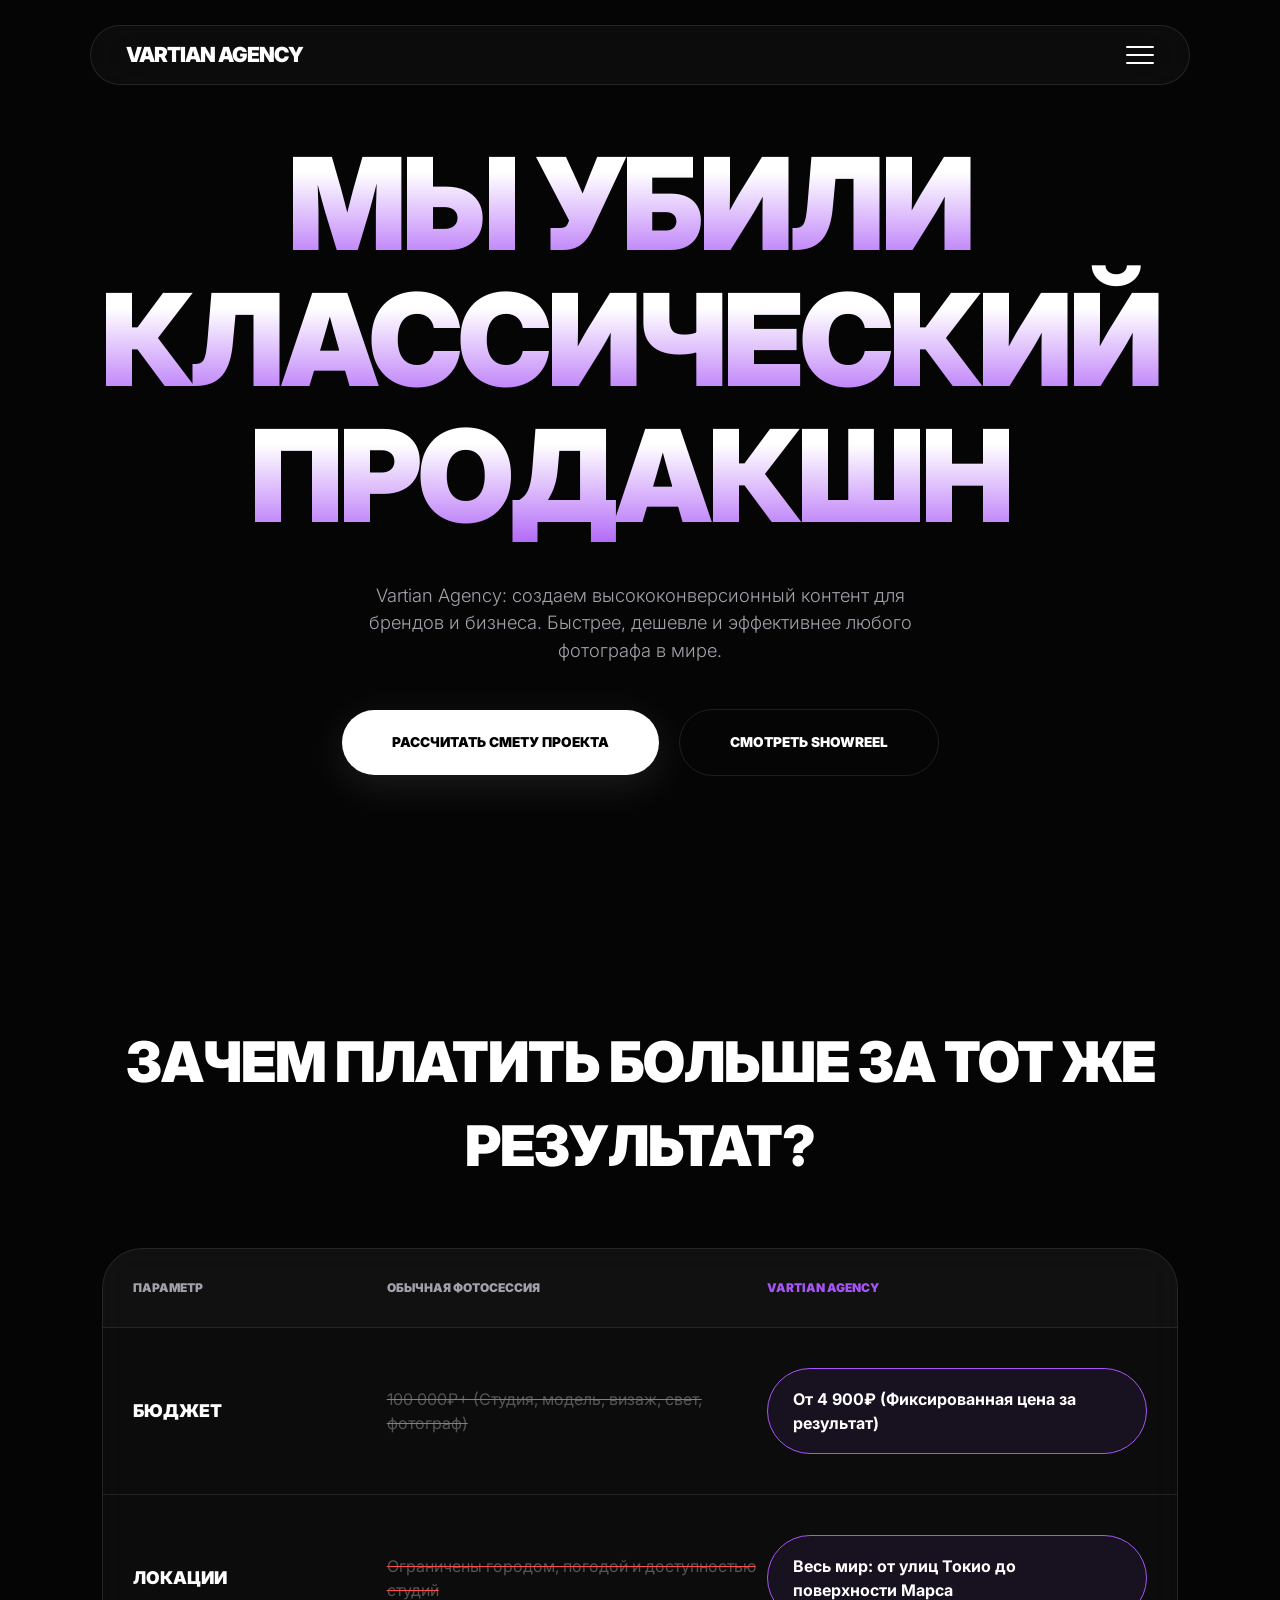
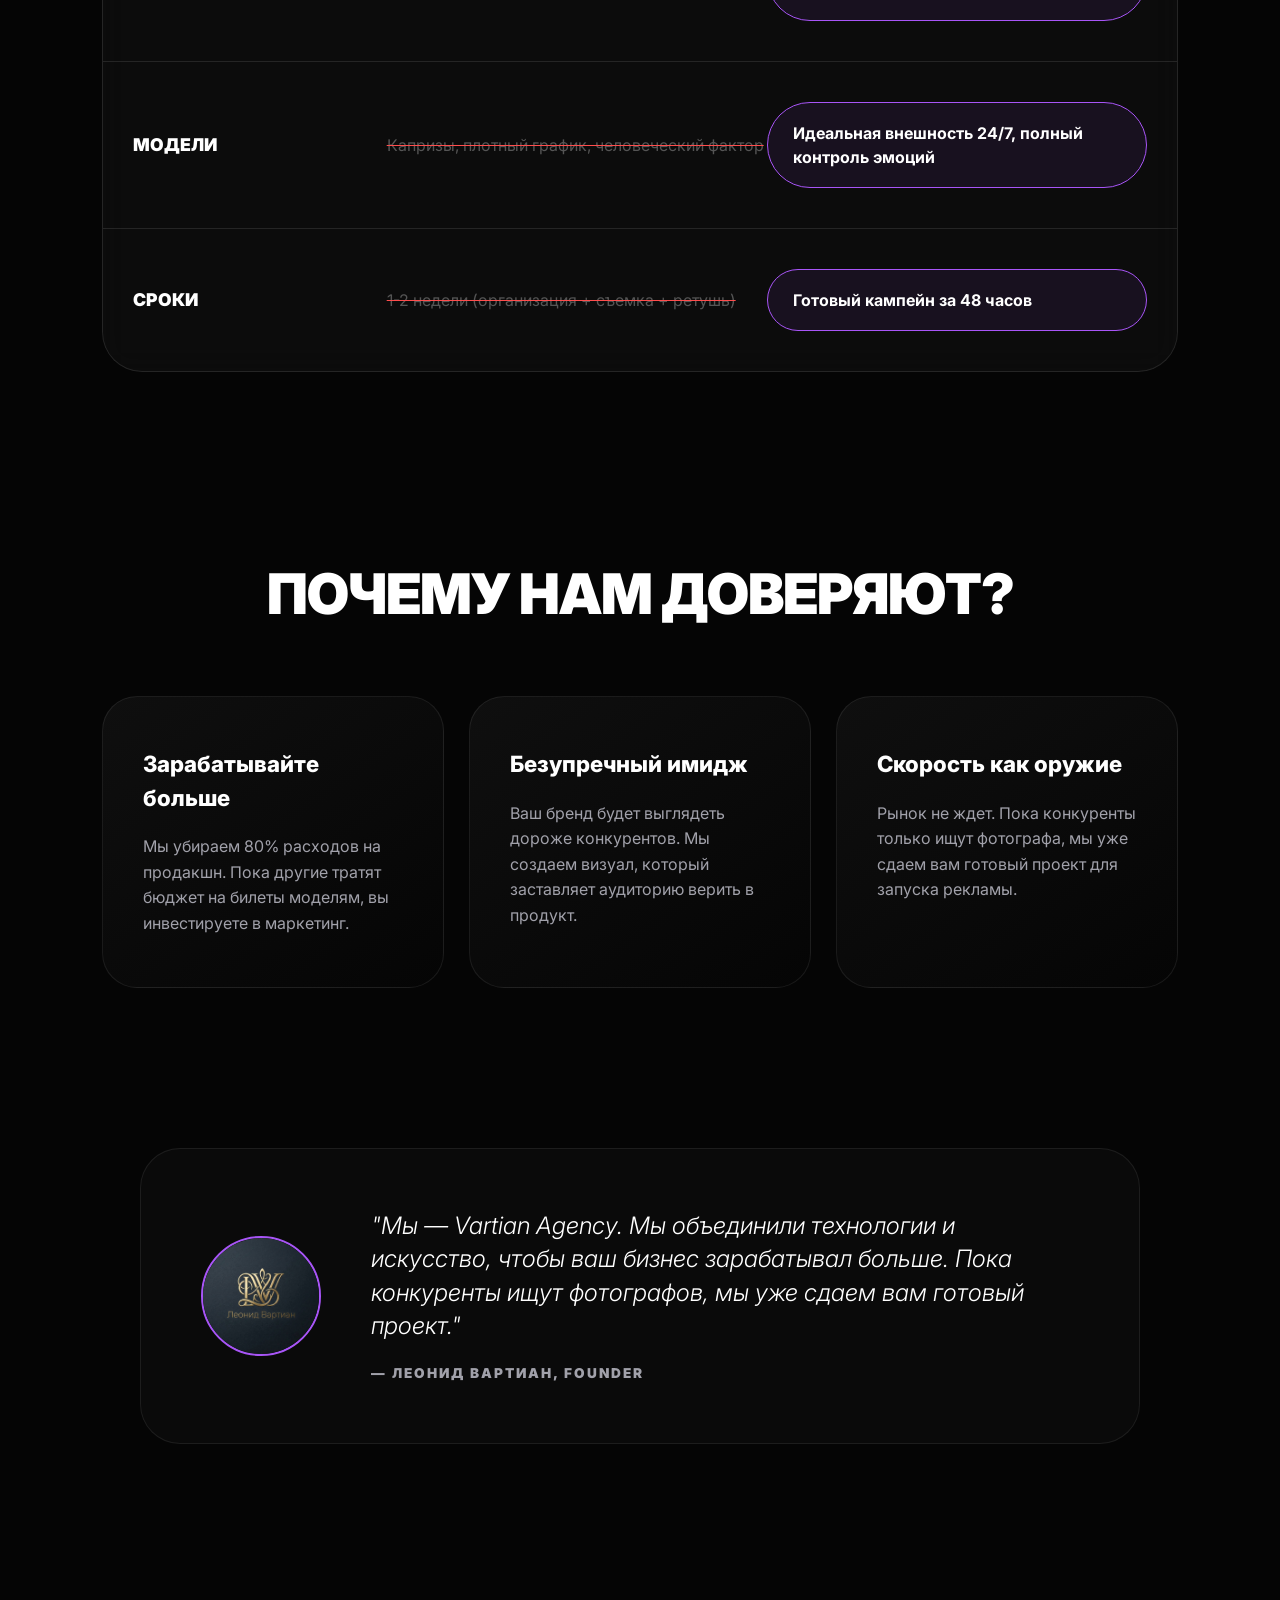
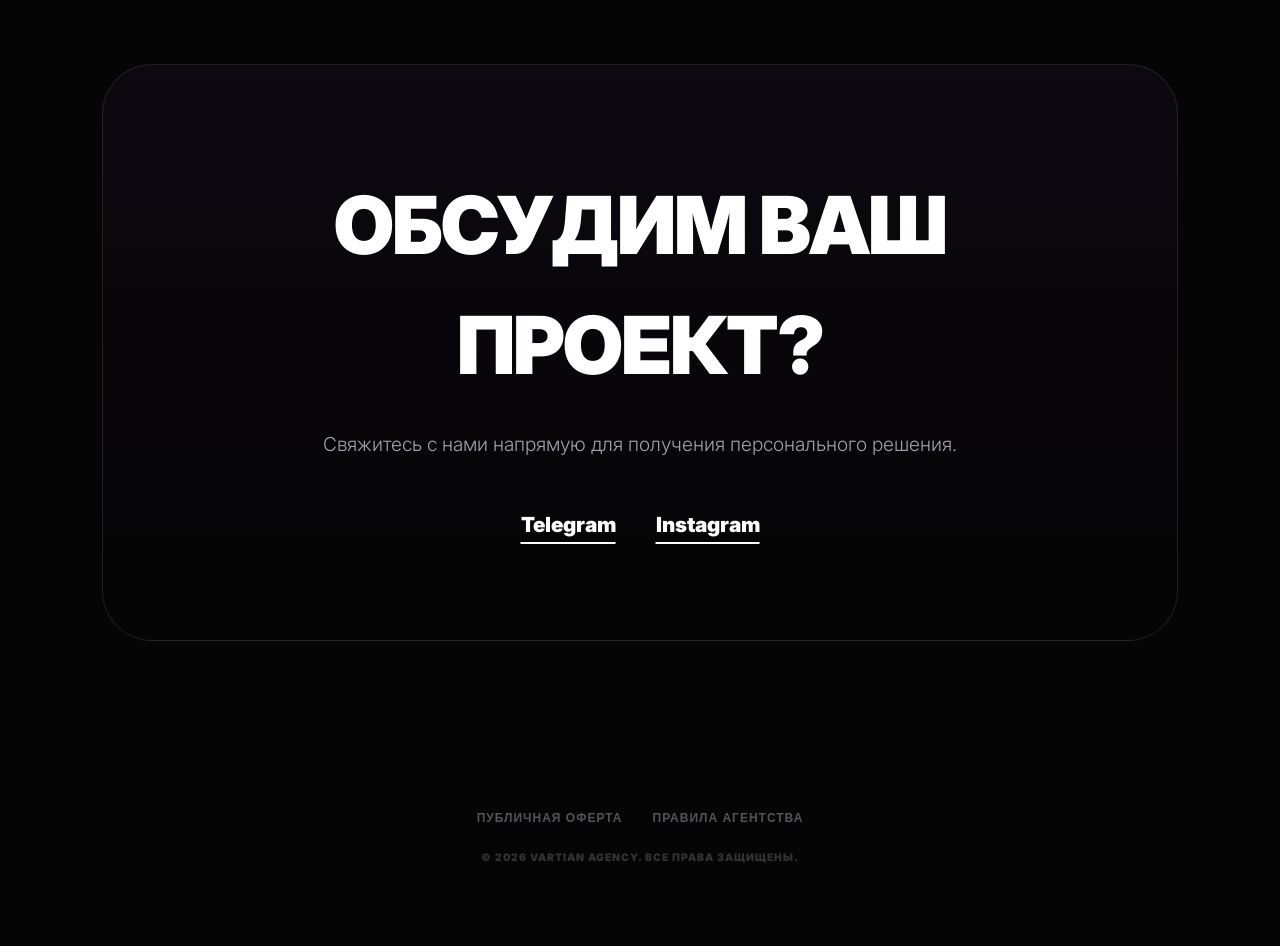
==== commit 107d6e0d: "Add files via upload" ====
--- a/index.html
+++ b/index.html
@@ -46,7 +46,7 @@
             <div class="comp-row">
                 <div class="comp-label">Бюджет</div>
                 <div class="comp-old">100 000₽+ (Студия, модель, визаж, свет, фотограф)</div>
-                <div class="comp-new">От 15 000₽ (Фиксированная цена за результат)</div>
+                <div class="comp-new">От 4 900₽ (Фиксированная цена за результат)</div>
             </div>
             <div class="comp-row">
                 <div class="comp-label">Локации</div>
--- a/style.css
+++ b/style.css
@@ -29,17 +29,19 @@
 }
 
 /* =========================================
-   МЯГКИЕ ФИОЛЕТОВЫЕ МИНИ-ЗАГОЛОВКИ
+   МЯГКИЕ ФИОЛЕТОВЫЕ МИНИ-ЗАГОЛОВКИ И ТЕГИ
+   (Дизайн для Investment, Static, PACKAGES, Badges и т.д.)
    ========================================= */
 .pre-title, .subtitle, .mini-heading, .section-subtitle, 
-.page-header span, .price-card > span:first-child, .price-card .plan-name,
-.modern-cta > span:first-child, .modern-cta .pre-title, .badge {
+.page-header span, .tag, .badge,
+.price-card .tag, .price-card .badge, .price-section-title .tag,
+.modern-cta > span:first-child, .modern-cta .pre-title, .modern-cta .cta-tag {
     display: block;
     font-size: 0.95rem;
     font-weight: 800;
     text-transform: uppercase;
     letter-spacing: 3px;
-    color: #b57aff;
+    color: #b57aff; /* Мягкий, благородный фиолетовый */
     margin-bottom: 15px;
 }
 .page-header span { text-align: center; }
@@ -165,7 +167,15 @@
 
 .price-card { background: linear-gradient(145deg, #0f0f0f, #050505); padding: 45px; border-radius: 35px; border: 1px solid var(--border); transition: 0.3s; display: flex; flex-direction: column; }
 .price-card:hover { border-color: rgba(168, 85, 247, 0.4); transform: translateY(-5px); }
-.price-card.exclusive, .price-grid .price-card:nth-last-child(-n+3) { border: 2px solid var(--accent); position: relative; box-shadow: 0 0 30px rgba(168, 85, 247, 0.1); }
+
+/* Автоматическая обводка и свечение у 3-х последних карточек тарифов */
+.price-card.exclusive, 
+.price-grid .price-card:nth-last-child(-n+3) { 
+    border: 2px solid var(--accent); 
+    position: relative; 
+    box-shadow: 0 0 30px rgba(168, 85, 247, 0.1); 
+}
+
 .cost { font-size: 2.5rem; font-weight: 900; margin: 20px 0; color: #fff; }
 .price-card ul { list-style: none; margin: 15px 0; flex-grow: 1; }
 .price-card ul li::before { content: "—"; color: var(--accent); margin-right: 12px; font-weight: bold; }
@@ -257,7 +267,7 @@
     .portfolio-grid, .benefits .benefit-grid, .price-grid, .price-grid-top { grid-template-columns: 1fr; } 
     .nav-container { width: 95%; padding: 14px 20px; } 
     
-    /* ФИКС ТЕКСТА HERO - ИДЕАЛЬНАЯ КОМБИНАЦИЯ */
+    /* ФИКС ТЕКСТА HERO ДЛЯ ТЕЛЕФОНА */
     .hero { padding: 0; } 
     .hero h1 { 
         font-size: 9.3vw; 
